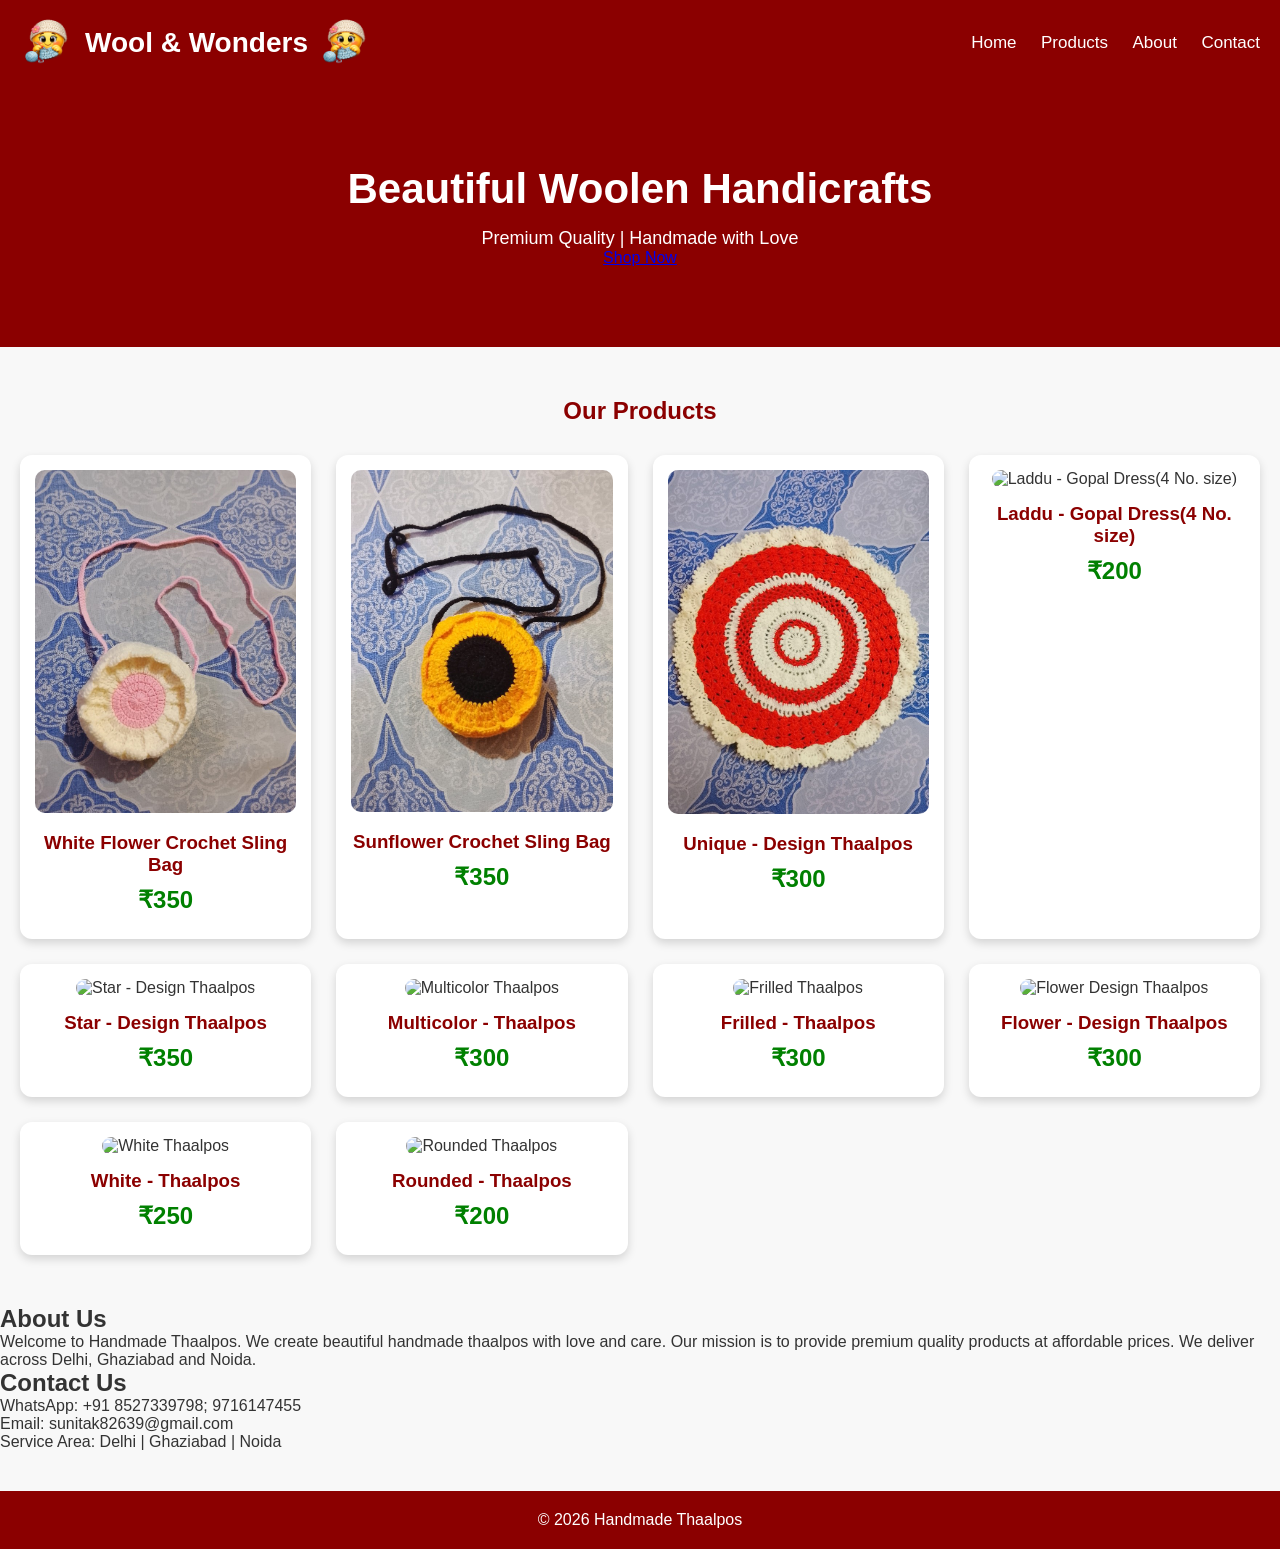
==== index.html @ 58e99f5f "Update index.html" ====
<!DOCTYPE html>
<html lang="en">
<head>
<meta charset="UTF-8">
<meta name="viewport" content="width=device-width, initial-scale=1.0">
<title>Wool & Wonders</title>
<link rel="stylesheet" href="style.css">
</head>

<body>

<header>
<div class="logo">
    <img src="file_00000000b2988208aff2b84003877287.png" alt="Wool & Wonders Logo">
    <span>Wool & Wonders</span>
      <img src="file_00000000b2988208aff2b84003877287.png">
</div>

<nav>
<a href="#">Home</a>
<a href="#products">Products</a>
<a href="#about">About</a>
<a href="#contact">Contact</a>
</nav>

</header>

<section class="hero">

<h1>Beautiful Woolen Handicrafts</h1>

<p>Premium Quality | Handmade with Love</p>

<a href="#products" class="btn">
Shop Now
</a>

</section>

<section id="products">
  <h2>Our Products</h2>

  <div class="product-grid">

    <div class="product-card">
      <img src="Screenshot_20260806-202405~2.jpg" alt="White Flower Crochet Sling Bag">
      <h3>White Flower Crochet Sling Bag</h3>
      <p class="price">₹350</p>
    </div>

    <div class="product-card">
      <img src="Screenshot_20260803-220542~2.jpg" alt="Sunflower Crochet Sling Bag">
      <h3>Sunflower Crochet Sling Bag</h3>
      <p class="price">₹350</p>
    </div>

    <div class="product-card">
      <img src="Screenshot_20260803-202519~2.jpg" alt="Unique - Design Thaalpos">
      <h3>Unique - Design Thaalpos</h3>
      <p class="price">₹300</p>
    </div>

    <div class="product-card">
      <img src="Screenshot_20260722-223416~2.jpg" alt="Laddu - Gopal Dress(4 No. size)">
      <h3>Laddu - Gopal Dress(4 No. size)</h3>
      <p class="price">₹200</p>
    </div>

    <div class="product-card">
      <img src="Screenshot_20260717-163101~2.jpg" alt="Star - Design Thaalpos">
      <h3>Star - Design Thaalpos</h3>
      <p class="price">₹350</p>
    </div> 
    
    <div class="product-card">
      <img src="Screenshot_20260711-170244~2.jpg" alt="Multicolor Thaalpos">
      <h3>Multicolor - Thaalpos</h3>
      <p class="price">₹300</p>
    </div>

    <div class="product-card">
      <img src="Screenshot_20260711-170318~2.jpg" alt="Frilled Thaalpos">
      <h3>Frilled - Thaalpos</h3>
      <p class="price">₹300</p>
    </div>

    <div class="product-card">
      <img src="Screenshot_20260711-170340~2.jpg" alt="Flower Design Thaalpos">
      <h3>Flower - Design Thaalpos</h3>
      <p class="price">₹300</p>
    </div>

    <div class="product-card">
      <img src="Screenshot_20260711-170359~2.jpg" alt="White Thaalpos">
      <h3>White - Thaalpos</h3>
      <p class="price">₹250</p>
    </div>

    <div class="product-card">
      <img src="Screenshot_20260711-170426~2.jpg" alt="Rounded Thaalpos">
      <h3>Rounded - Thaalpos</h3>
      <p class="price">₹200</p>
    </div>
    
    </div>
    
</section>

<section id="about">

<h2>About Us</h2>

<p>
Welcome to Handmade Thaalpos.
We create beautiful handmade thaalpos with love and care.
Our mission is to provide premium quality products at affordable prices.
We deliver across Delhi, Ghaziabad and Noida.
</p>

</section>

<section id="contact">

<h2>Contact Us</h2>

<p>WhatsApp: +91 8527339798; 9716147455</p>

<p>Email: sunitak82639@gmail.com</p>

<p>Service Area:
Delhi | Ghaziabad | Noida</p>

</section>

<footer>

<p>
© 2026 Handmade Thaalpos
</p>

</footer>

<script src="script.js"></script>

</body>
</html>
---- style.css ----
*{
margin:0;
padding:0;
box-sizing:border-box;
font-family:Arial, sans-serif;
}

body{
background:#f8f8f8;
color:#333;
}

header{
background:#8B0000;
color:white;
padding:15px 20px;
display:flex;
justify-content:space-between;
align-items:center;
position:sticky;
top:0;
z-index:1000;
}

.logo{
display:flex;
align-items:center;
gap:10px;
}

.logo img{
width:55px;
height:55px;
object-fit:contain;
}

.logo span{
font-size:28px;
font-weight:bold;
}

nav a{
color:white;
text-decoration:none;
margin-left:20px;
font-size:17px;
}

nav a:hover{
color:#FFD700;
}

.hero{
background:#8B0000;
color:white;
text-align:center;
padding:80px 20px;
}

.hero h1{
font-size:42px;
margin-bottom:15px;
}

.hero p{
font-size:18px;
}

#products{
padding:50px 20px;
text-align:center;
}

#products h2{
margin-bottom:30px;
color:#8B0000;
}

.product-grid{
display:grid;
grid-template-columns:repeat(auto-fit,minmax(250px,1fr));
gap:25px;
}

.product-card{
background:white;
border-radius:12px;
padding:15px;
box-shadow:0 4px 10px rgba(0,0,0,0.15);
transition:.3s;
}

.product-card:hover{
transform:translateY(-5px);
}

.product-card img{
width:100%;
border-radius:10px;
}

.product-card h3{
margin:15px 0 10px;
color:#8B0000;
}

.price{
font-size:24px;
color:green;
font-weight:bold;
margin-bottom:10px;
}

.whatsapp-btn{
display:inline-block;
background:#25D366;
color:white;
text-decoration:none;
padding:10px 18px;
border-radius:8px;
font-weight:bold;
}

.whatsapp-btn:hover{
background:#1EBE5D;
}

footer{
background:#8B0000;
color:white;
text-align:center;
padding:20px;
margin-top:40px;
}

@media(max-width:768px){

header{
flex-direction:column;
}

nav{
margin-top:10px;
}

nav a{
display:block;
margin:10px 0;
}

.hero h1{
font-size:32px;
}

}
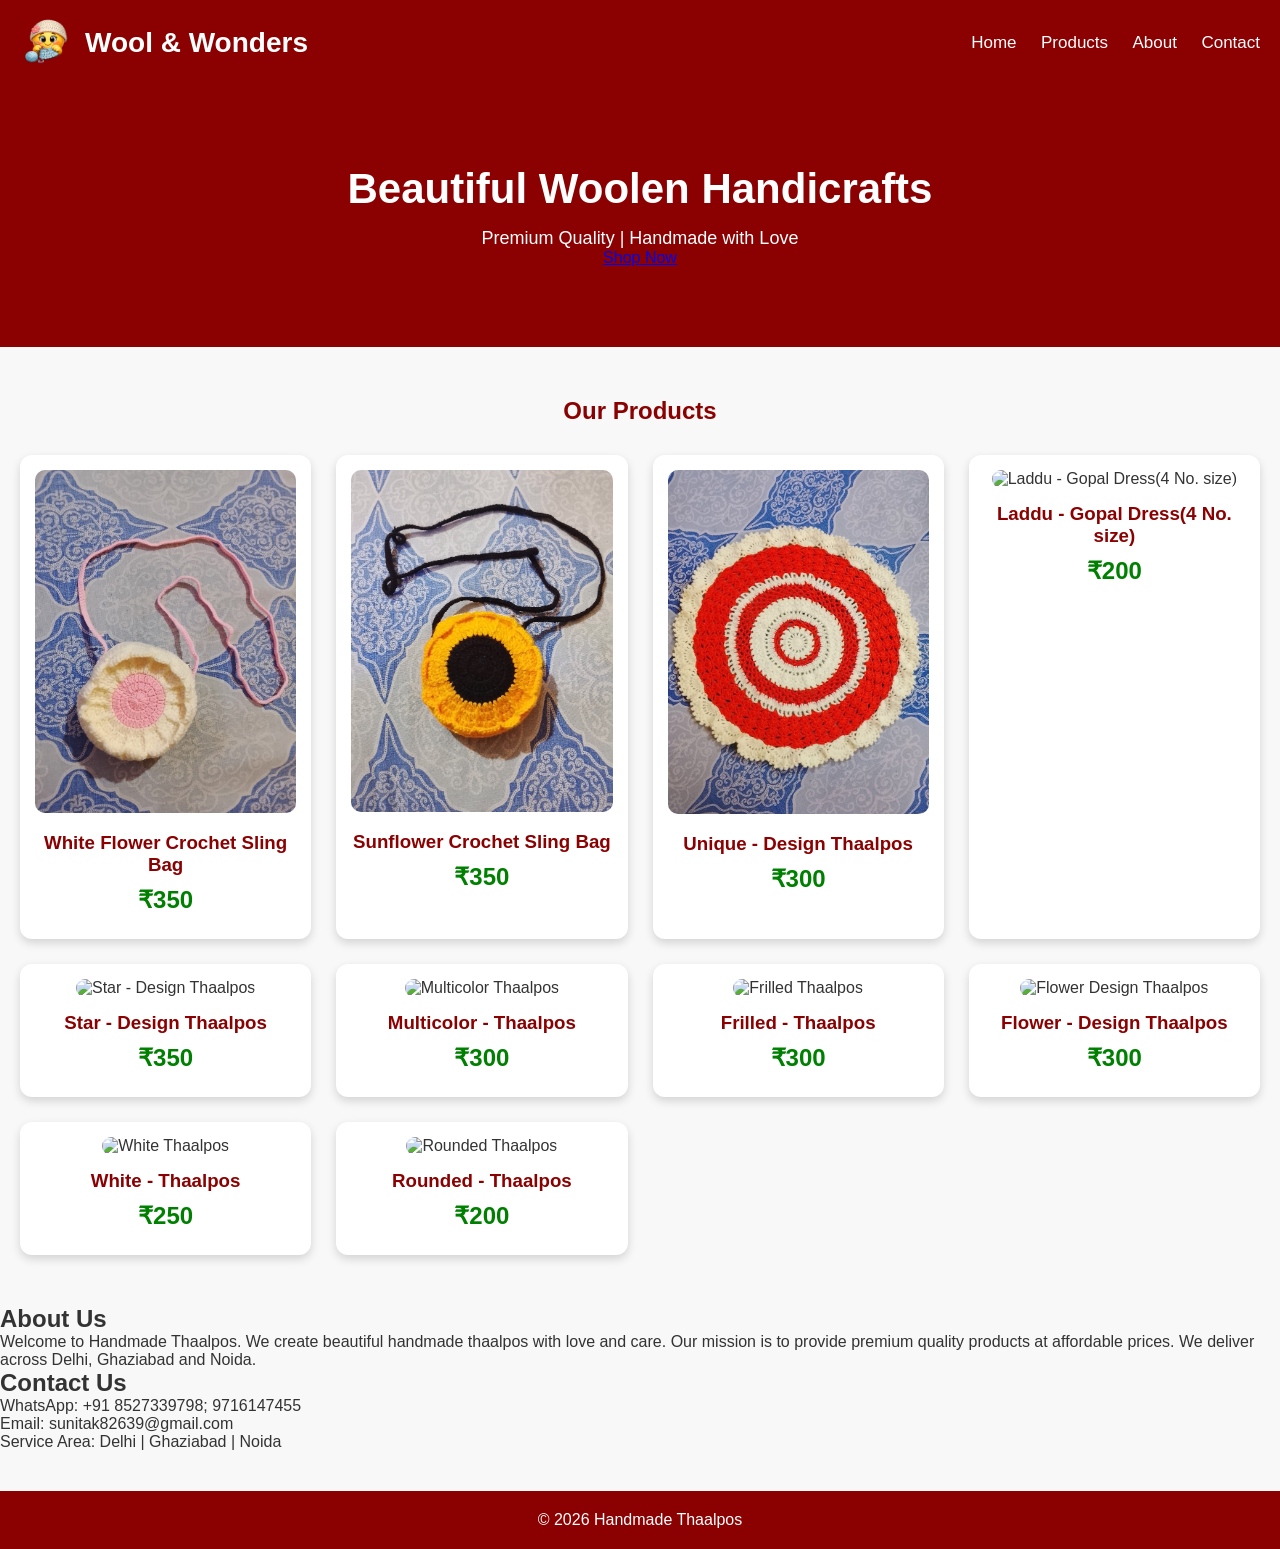
==== commit 729e95c2: "Update index.html" ====
--- a/index.html
+++ b/index.html
@@ -13,7 +13,6 @@
 <div class="logo">
     <img src="file_00000000b2988208aff2b84003877287.png" alt="Wool & Wonders Logo">
     <span>Wool & Wonders</span>
-      <img src="file_00000000b2988208aff2b84003877287.png">
 </div>
 
 <nav>
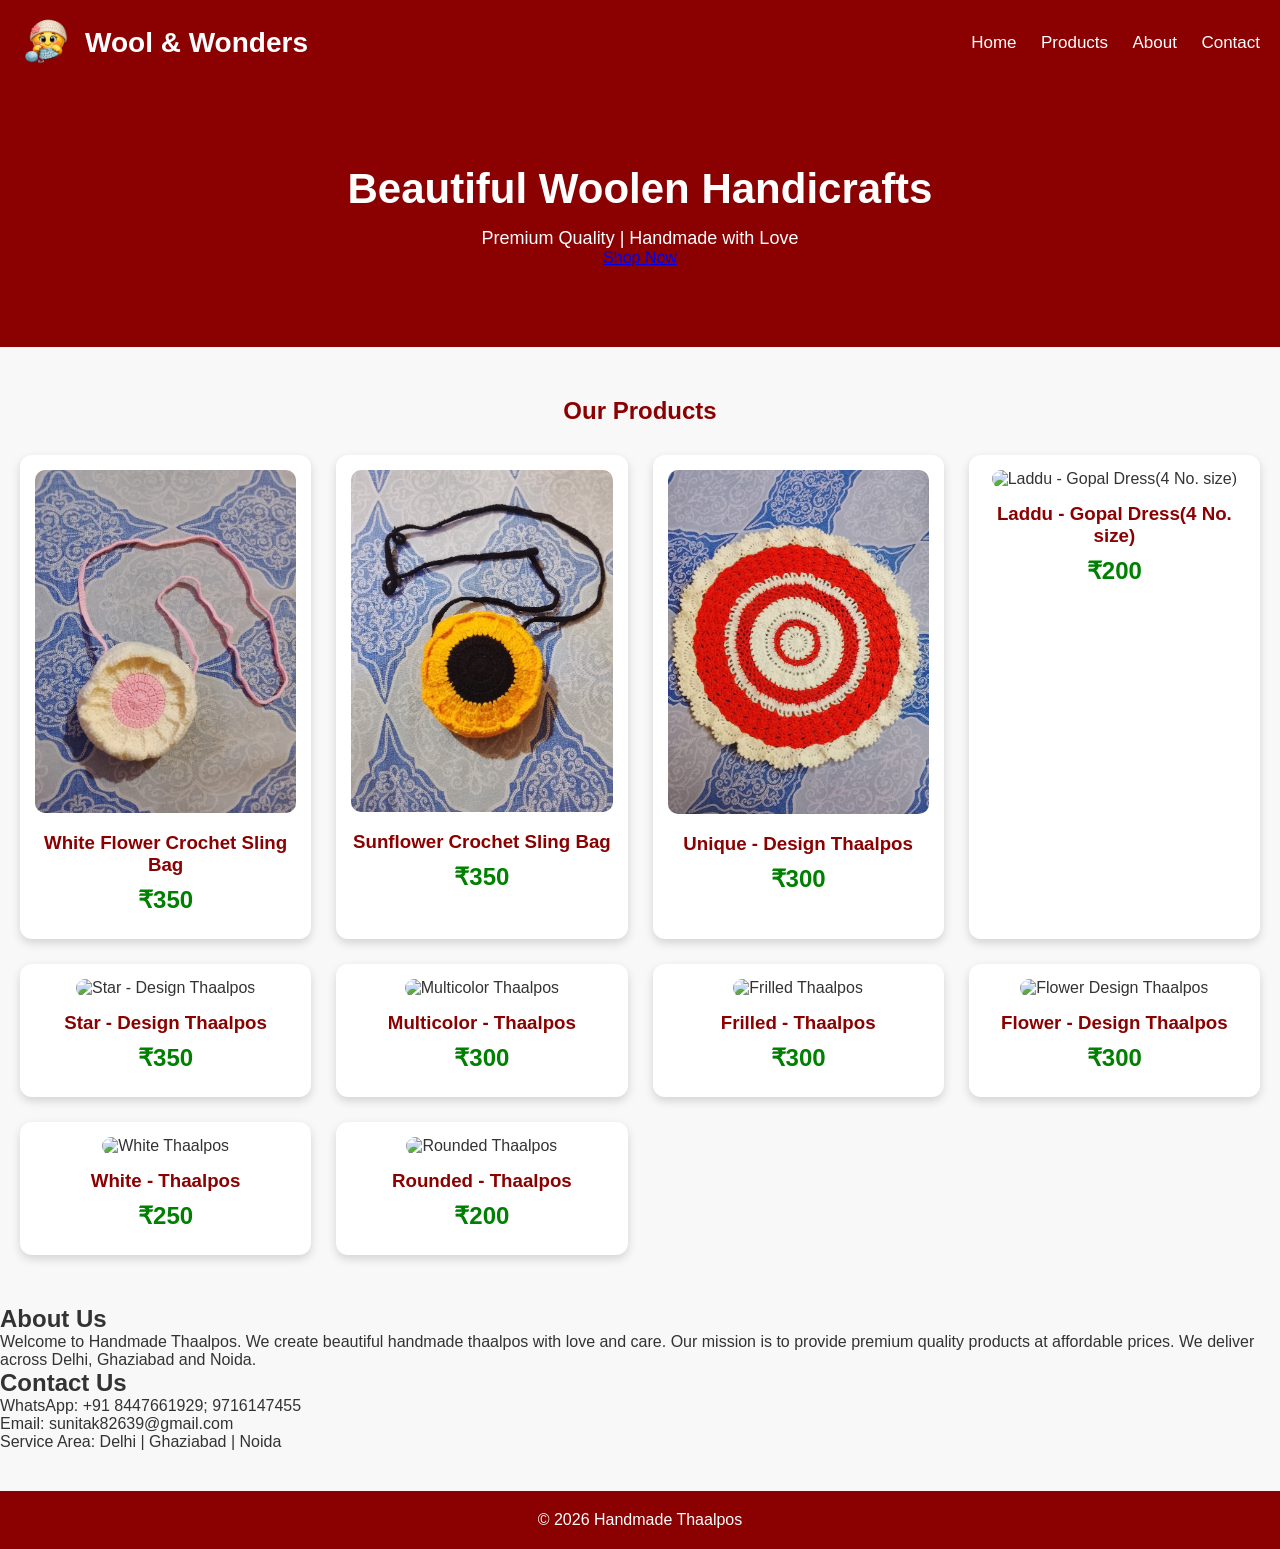
==== commit 5ba50605: "Update index.html" ====
--- a/index.html
+++ b/index.html
@@ -122,7 +122,7 @@
 
 <h2>Contact Us</h2>
 
-<p>WhatsApp: +91 8527339798; 9716147455</p>
+<p>WhatsApp: +91 8447661929; 9716147455</p>
 
 <p>Email: sunitak82639@gmail.com</p>
 
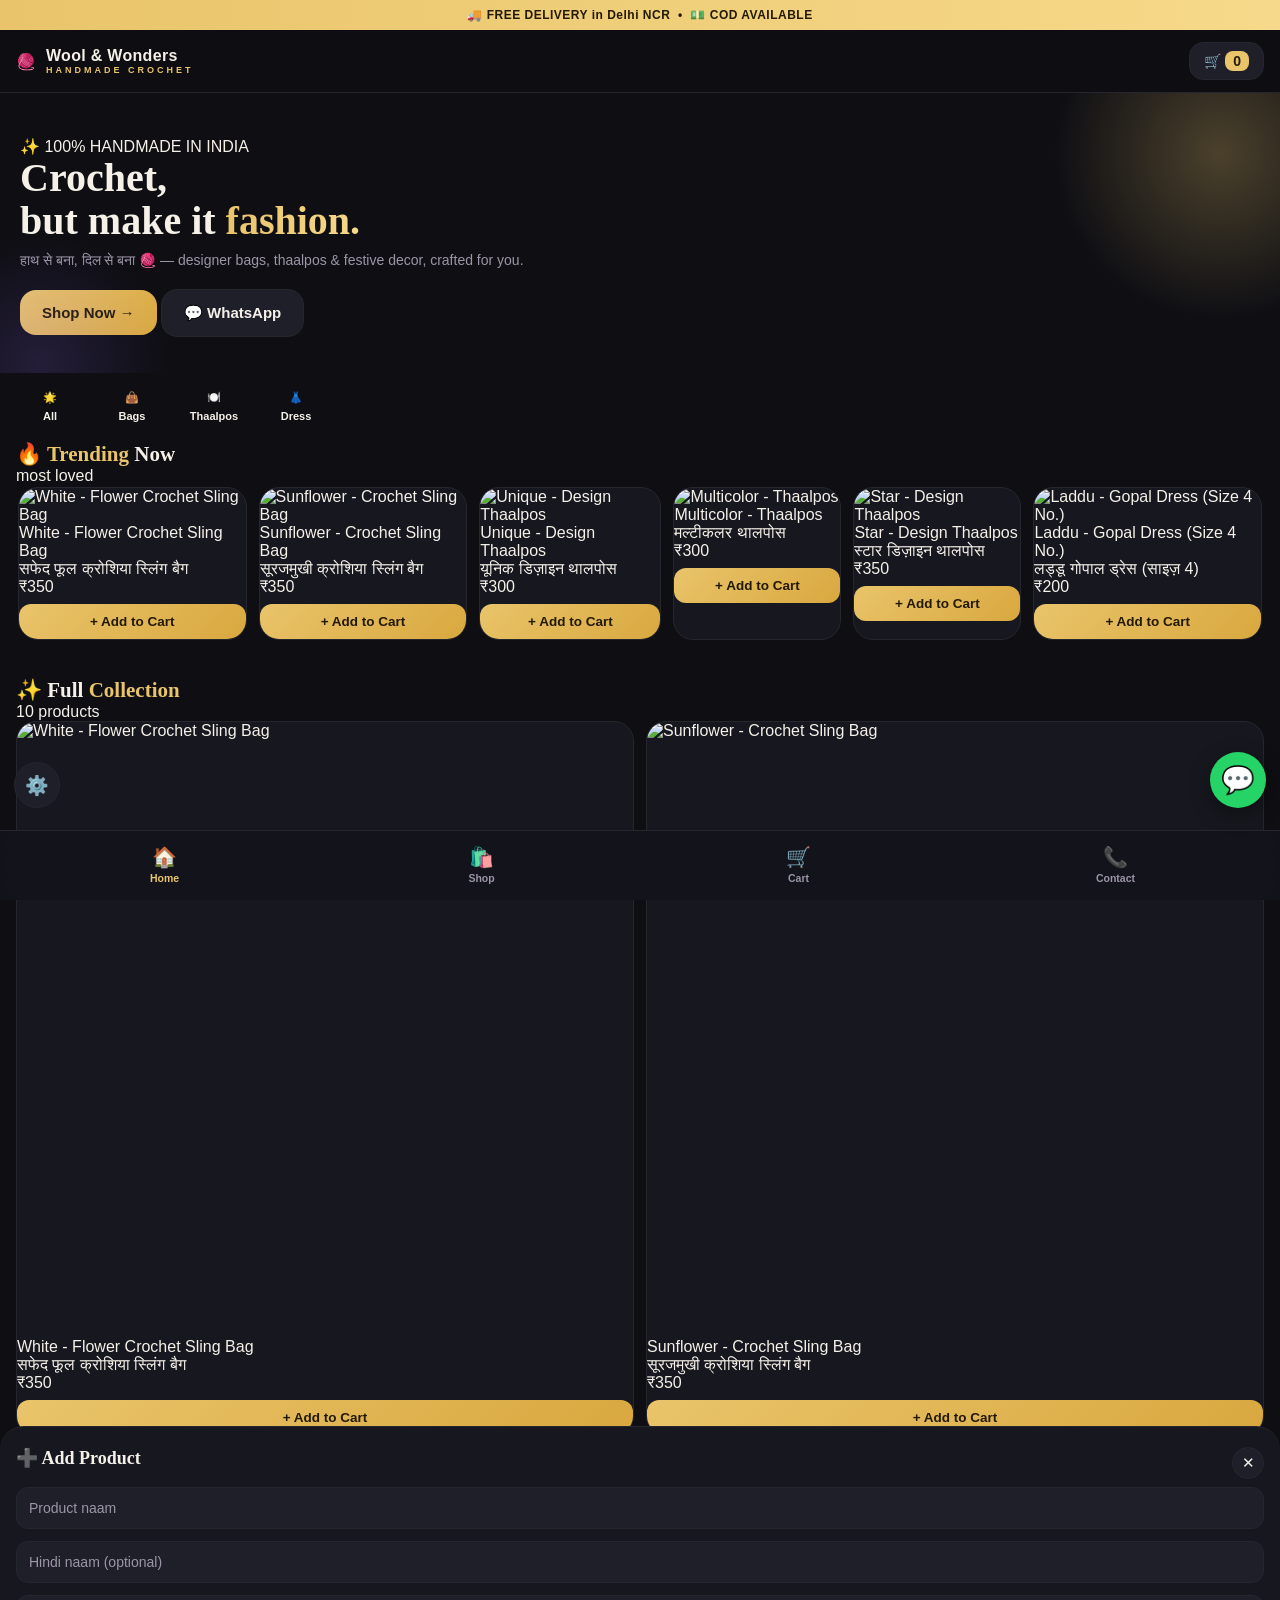
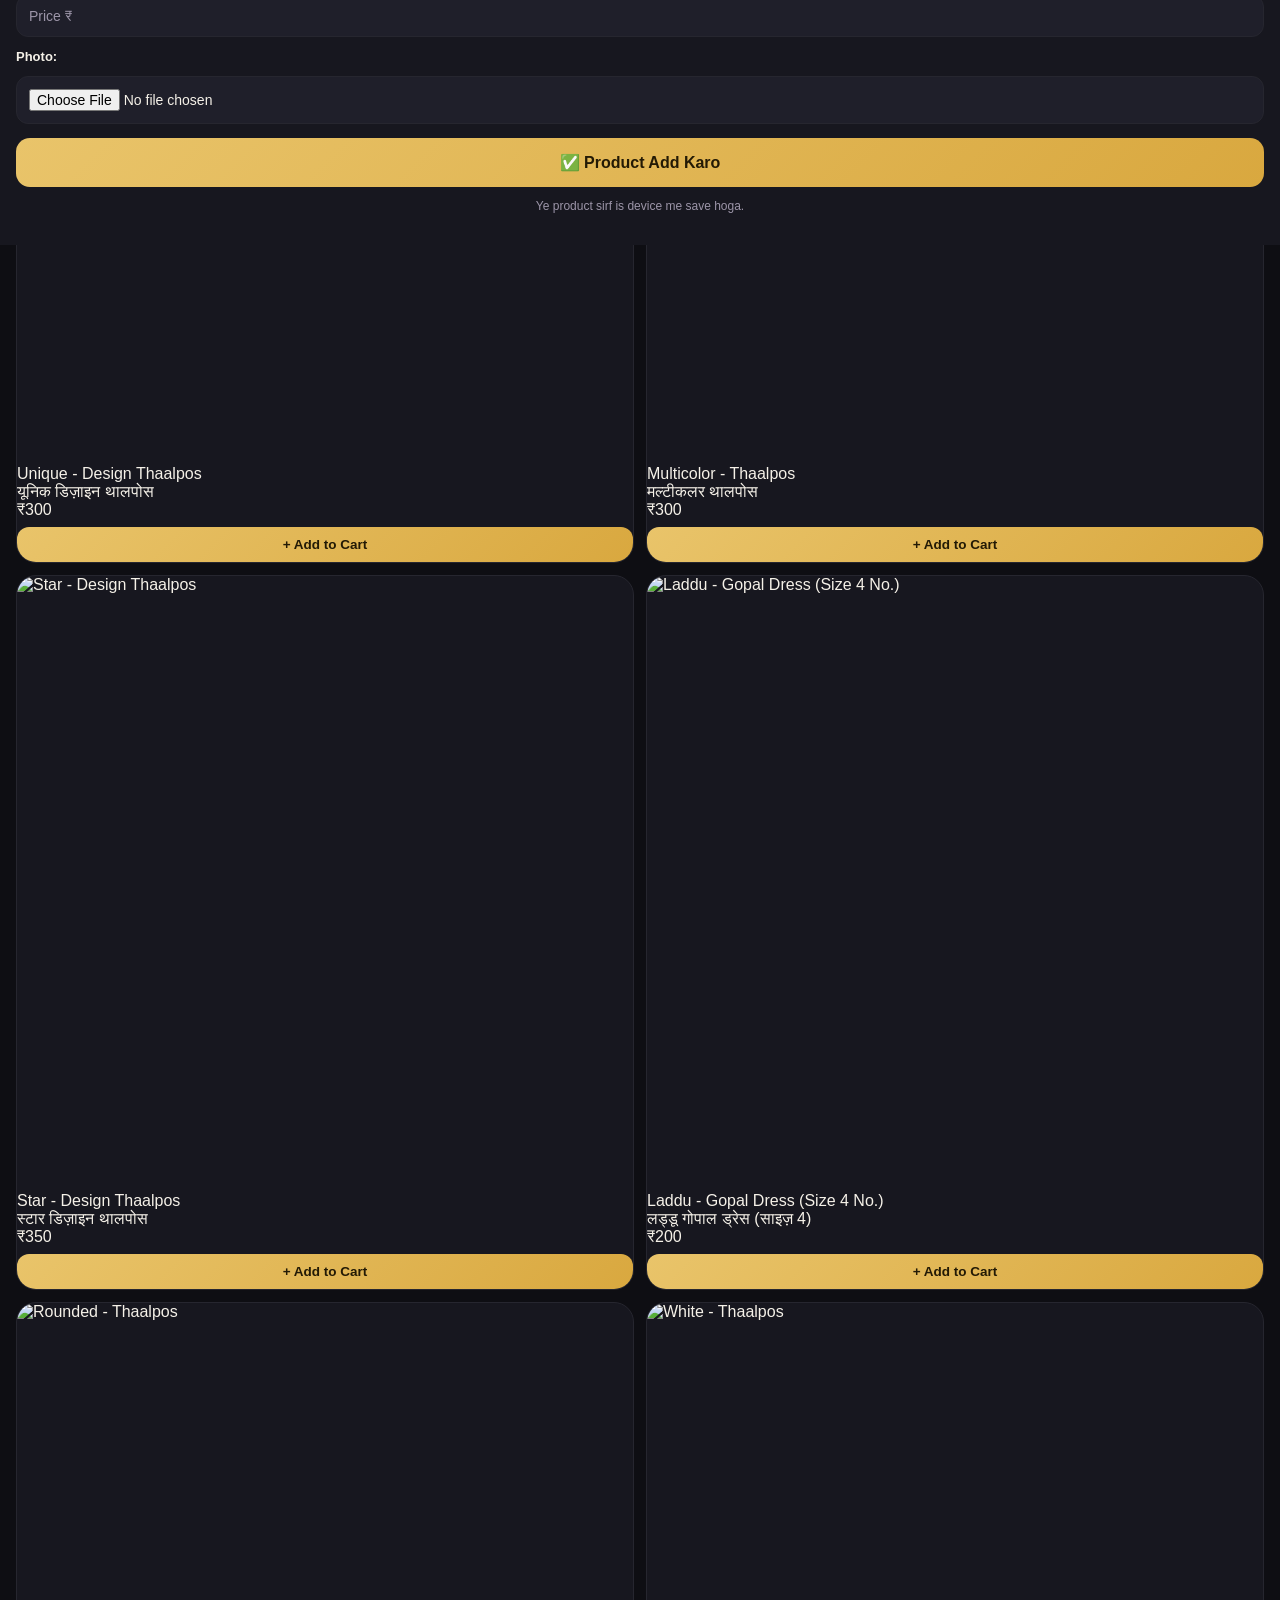
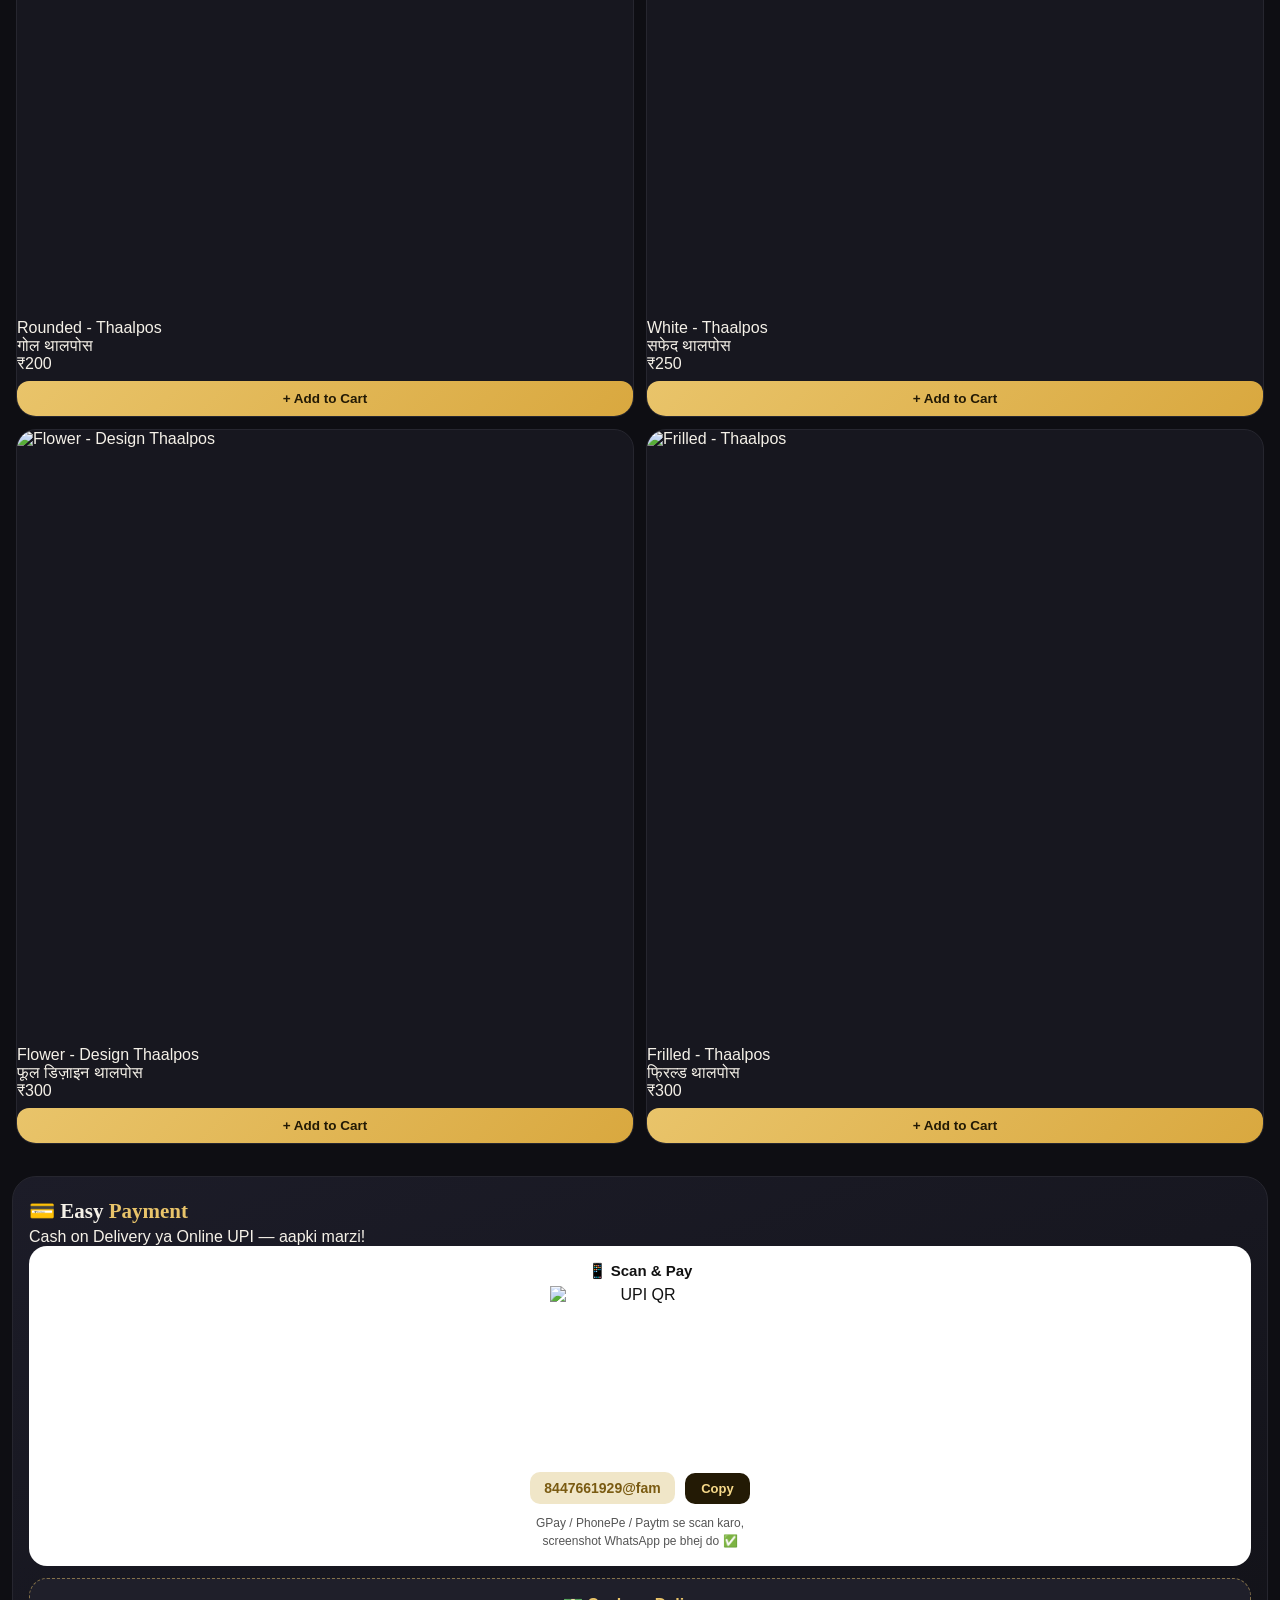
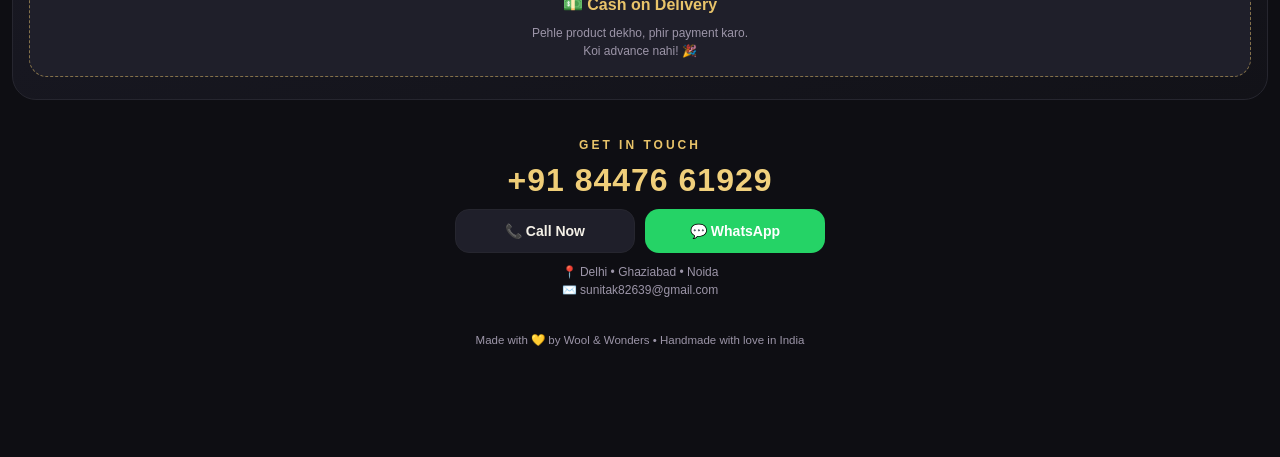
==== commit 174e0e24: "Update index.html" ====
--- a/index.html
+++ b/index.html
@@ -1,145 +1,308 @@
 <!DOCTYPE html>
-<html lang="en">
+<html lang="hi">
 <head>
 <meta charset="UTF-8">
-<meta name="viewport" content="width=device-width, initial-scale=1.0">
-<title>Wool & Wonders</title>
-<link rel="stylesheet" href="style.css">
+<meta name="viewport" content="width=device-width, initial-scale=1, maximum-scale=1">
+<title>Wool & Wonders — Handmade Crochet</title>
+<style>
+*{margin:0;padding:0;box-sizing:border-box;-webkit-tap-highlight-color:transparent}
+:root{--bg:#0E0E13;--sf:#17171F;--sf2:#1F1F2A;--gold:#E9C46A;--gold2:#F6D98A;--tx:#F5F1E8;--mut:#9C95A8;--line:#26262F}
+body{background:var(--bg);color:var(--tx);font-family:-apple-system,'Segoe UI',Roboto,'Noto Sans',sans-serif;padding-bottom:96px}
+.serif{font-family:Georgia,'Times New Roman',serif}
+.topbar{background:linear-gradient(90deg,#E9C46A,#F6D98A);color:#231a05;font-size:12px;font-weight:800;text-align:center;padding:8px;letter-spacing:.5px}
+.hdr{position:sticky;top:0;z-index:50;display:flex;align-items:center;justify-content:space-between;padding:12px 16px;background:rgba(14,14,19,.82);backdrop-filter:blur(14px);border-bottom:1px solid var(--line)}
+.logo{display:flex;align-items:center;gap:10px}
+.logo.ball{width:44px;height:44px;border-radius:16px;background:linear-gradient(135deg,#E9C46A,#b8860b);display:grid;place-items:center;font-size:22px}
+.logo b{font-size:16px;letter-spacing:.3px}.logo small{display:block;font-size:9px;letter-spacing:3px;color:var(--gold);font-weight:700}
+.cartbtn{position:relative;background:var(--sf2);border:1px solid var(--line);color:var(--tx);border-radius:14px;padding:10px 14px;font-size:14px;font-weight:700}
+.cartbtn.n{position:absolute;top:-7px;right:-7px;background:var(--gold);color:#231a05;font-size:11px;min-width:22px;height:22px;border-radius:11px;display:grid;place-items:center;font-weight:800}
+.hero{position:relative;padding:44px 20px 36px;overflow:hidden}
+.hero::before{content:"";position:absolute;width:340px;height:340px;right:-110px;top:-110px;background:radial-gradient(circle,rgba(233,196,106,.28),transparent 70%);border-radius:50%}
+.hero::after{content:"";position:absolute;width:260px;height:260px;left:-90px;bottom:-120px;background:radial-gradient(circle,rgba(150,110,255,.16),transparent 70%);border-radius:50%}
+.hero.kick{display:inline-block;font-size:11px;letter-spacing:3px;font-weight:800;color:var(--gold);border:1px solid rgba(233,196,106,.4);padding:6px 14px;border-radius:999px;margin-bottom:14px}
+.hero h1{font-size:40px;line-height:1.08;margin-bottom:10px;position:relative;z-index:1}
+.hero h1 em{font-style:normal;background:linear-gradient(90deg,#E9C46A,#F6D98A);-webkit-background-clip:text;background-clip:text;color:transparent}
+.hero p{color:var(--mut);font-size:14px;margin-bottom:20px;position:relative;z-index:1}
+.hero.row{display:flex;gap:10px;position:relative;z-index:1}
+.btn{border:none;border-radius:16px;padding:14px 22px;font-size:15px;font-weight:800}
+.btn-gold{background:linear-gradient(135deg,#E9C46A,#d9a83f);color:#231a05}
+.btn-ghost{background:var(--sf2);color:var(--tx);border:1px solid var(--line)}
+.stories{display:flex;gap:14px;overflow-x:auto;padding:18px 16px 6px;scrollbar-width:none}
+.stories::-webkit-scrollbar{display:none}
+.story{display:flex;flex-direction:column;align-items:center;gap:6px;min-width:68px;background:none;border:none;color:var(--tx);font-size:11px;font-weight:700}
+.story.ring{width:64px;height:64px;border-radius:50%;padding:3px;background:conic-gradient(from 40deg,#E9C46A,#966ef0,#E9C46A)}
+.story.on.ring{background:var(--gold)}
+.story.ring div{width:100%;height:100%;border-radius:50%;background:var(--sf2);display:grid;place-items:center;font-size:26px;border:3px solid var(--bg)}
+.sec{padding:14px 16px}
+.sec.hd{display:flex;align-items:baseline;justify-content:space-between;margin-bottom:12px}
+.sec h2{font-size:21px}.sec h2 em{font-style:normal;color:var(--gold)}
+.sec.sub{font-size:12px;color:var(--mut)}
+.rail{display:flex;gap:12px;overflow-x:auto;padding:2px 2px 10px;scroll-snap-type:x mandatory;scrollbar-width:none}
+.rail::-webkit-scrollbar{display:none}
+.pcard{min-width:168px;scroll-snap-align:start;background:var(--sf);border:1px solid var(--line);border-radius:20px;overflow:hidden}
+.pcard img{width:168px;height:168px;object-fit:cover}
+.pcard.in{padding:10px 12px 12px}
+.pcard.nm{font-size:12.5px;font-weight:700;line-height:1.35;min-height:34px}
+.pcard.hn{font-size:11px;color:var(--mut);margin-top:2px}
+.pcard.pr{font-size:16px;font-weight:800;color:var(--gold);margin:6px 0}
+.grid{display:grid;grid-template-columns:1fr 1fr;gap:12px}
+.gcard{background:var(--sf);border:1px solid var(--line);border-radius:20px;overflow:hidden;display:flex;flex-direction:column}
+.gcard img{width:100%;aspect-ratio:1;object-fit:cover}
+.gcard.in{padding:10px 12px 12px;display:flex;flex-direction:column;gap:3px;flex:1}
+.gcard.nm{font-size:13px;font-weight:700;line-height:1.3}
+.gcard.hn{font-size:11px;color:var(--mut)}
+.gcard.pr{font-size:16px;font-weight:800;color:var(--gold);margin-top:auto;padding-top:4px}
+.addbtn{width:100%;margin-top:8px;background:linear-gradient(135deg,#E9C46A,#d9a83f);color:#231a05;border:none;border-radius:12px;padding:10px;font-size:13.5px;font-weight:800}
+.stepper{display:flex;align-items:center;justify-content:space-between;margin-top:8px;background:var(--sf2);border:1px solid var(--line);border-radius:12px;padding:4px}
+.stepper button{width:34px;height:34px;border:none;border-radius:9px;background:var(--gold);color:#231a05;font-size:17px;font-weight:800}
+.stepper b{font-size:14px}
+.paysec{margin:18px 12px;background:linear-gradient(160deg,#1c1c28,#121218);border:1px solid var(--line);border-radius:24px;padding:22px 16px}
+.paysec h2{font-size:21px;margin-bottom:4px}.paysec h2 em{font-style:normal;color:var(--gold)}
+.paysec.sub{font-size:12.5px;color:var(--mut);margin-bottom:14px}
+.qrbox{background:#fff;border-radius:18px;padding:16px;text-align:center;color:#111}
+.qrbox img{width:180px;height:180px;object-fit:contain;margin:6px auto;display:block}
+.upi{display:inline-block;background:#f0e6c8;color:#7a5b12;font-weight:800;padding:8px 14px;border-radius:10px;font-size:14px}
+.copybtn{background:#231a05;color:#F6D98A;border:none;border-radius:10px;padding:8px 16px;font-weight:800;font-size:13px;margin-left:6px}
+.codbox{margin-top:12px;background:var(--sf2);border:1px dashed rgba(233,196,106,.5);border-radius:18px;padding:16px;text-align:center}
+.codbox b{color:var(--gold)}
+.contact{padding:20px 16px;text-align:center}
+.num{font-size:32px;font-weight:800;letter-spacing:1px;margin:10px 0;background:linear-gradient(90deg,#E9C46A,#F6D98A);-webkit-background-clip:text;background-clip:text;color:transparent}
+.crow{display:flex;gap:10px;justify-content:center}
+.cbtn{flex:1;max-width:180px;border:none;border-radius:14px;padding:13px;font-weight:800;font-size:14px}
+footer{text-align:center;padding:14px;font-size:11.5px;color:var(--mut)}
+.bnav{position:fixed;left:0;right:0;bottom:0;z-index:60;display:flex;background:rgba(20,20,28,.94);backdrop-filter:blur(14px);border-top:1px solid var(--line);padding:8px 6px calc(10px + env(safe-area-inset-bottom))}
+.bnav button{flex:1;background:none;border:none;color:var(--mut);font-size:10.5px;font-weight:700;display:flex;flex-direction:column;align-items:center;gap:3px;padding:6px}
+.bnav button span{font-size:20px}
+.bnav button.on{color:var(--gold)}
+.wafab{position:fixed;right:14px;bottom:92px;z-index:60;width:56px;height:56px;border-radius:50%;border:none;background:#25D366;font-size:27px;box-shadow:0 6px 20px rgba(0,0,0,.4)}
+.admfab{position:fixed;left:14px;bottom:92px;z-index:60;width:46px;height:46px;border-radius:50%;border:1px solid var(--line);background:var(--sf2);color:var(--tx);font-size:19px}
+.ov{position:fixed;inset:0;background:rgba(0,0,0,.6);z-index:100;display:none}
+.ov.open{display:block}
+.drawer{position:fixed;top:0;right:-105%;width:88%;max-width:380px;height:100%;background:var(--sf);z-index:101;transition:right.28s ease;display:flex;flex-direction:column;border-left:1px solid var(--line)}
+.drawer.open{right:0}
+.drawer.dh{display:flex;align-items:center;justify-content:space-between;padding:16px;border-bottom:1px solid var(--line)}
+.drawer.db{flex:1;overflow-y:auto;padding:12px 16px}
+.ci{display:flex;gap:10px;align-items:center;padding:10px 0;border-bottom:1px solid var(--line)}
+.ci img{width:54px;height:54px;border-radius:12px;object-fit:cover}
+.ci.t{flex:1}.ci.t b{font-size:13px;display:block}.ci.t span{font-size:12px;color:var(--mut)}
+.ci.p{font-weight:800;color:var(--gold);font-size:13.5px}
+.mini{background:var(--sf2);border:1px solid var(--line);color:var(--tx);border-radius:8px;padding:5px 10px;font-size:13px;font-weight:700}
+.drawer.df{padding:14px 16px calc(16px + env(safe-area-inset-bottom));border-top:1px solid var(--line);background:var(--sf)}
+.tot{display:flex;justify-content:space-between;font-size:17px;font-weight:800;margin-bottom:10px}
+.fld{width:100%;background:var(--sf2);border:1px solid var(--line);color:var(--tx);border-radius:12px;padding:12px;margin:6px 0;font-size:14px}
+.fld::placeholder{color:var(--mut)}
+.payrow{display:flex;gap:10px;margin:10px 0}
+.pay{flex:1;border:1.5px solid var(--line);background:var(--sf2);border-radius:14px;padding:11px;text-align:center;font-weight:800;font-size:13.5px;color:var(--tx)}
+.pay.on{border-color:var(--gold);background:rgba(233,196,106,.12)}
+.bigwa{width:100%;background:#25D366;color:#fff;border:none;border-radius:14px;padding:15px;font-size:16px;font-weight:800;margin-top:8px}
+.sheet{position:fixed;left:0;right:0;bottom:-105%;z-index:101;background:var(--sf);border-radius:24px 24px 0 0;padding:20px 16px 30px;transition:bottom.28s ease;max-height:88vh;overflow-y:auto;border-top:1px solid var(--line)}
+.sheet.open{bottom:0}
+.sheet h3{font-size:18px;margin-bottom:12px}
+.x{float:right;border:1px solid var(--line);background:var(--sf2);color:var(--tx);width:32px;height:32px;border-radius:50%;font-size:15px}
+.note{font-size:12px;color:var(--mut);text-align:center;margin-top:10px;line-height:1.5}
+.hidden{display:none!important}
+</style>
 </head>
-
 <body>
-
-<header>
-<div class="logo">
-    <img src="file_00000000b2988208aff2b84003877287.png" alt="Wool & Wonders Logo">
-    <span>Wool & Wonders</span>
-</div>
-
-<nav>
-<a href="#">Home</a>
-<a href="#products">Products</a>
-<a href="#about">About</a>
-<a href="#contact">Contact</a>
+<div class="topbar">🚚 FREE DELIVERY in Delhi NCR &nbsp;•&nbsp; 💵 COD AVAILABLE</div>
+<header class="hdr">
+  <div class="logo"><div class="ball">🧶</div><div><b>Wool &amp; Wonders</b><small>HANDMADE CROCHET</small></div></div>
+  <button class="cartbtn" data-act="cart">🛒 <span id="cartN" style="background:var(--gold);color:#231a05;border-radius:8px;padding:2px 8px;font-weight:800">0</span></button>
+</header>
+
+<div class="hero">
+  <span class="kick">✨ 100% HANDMADE IN INDIA</span>
+  <h1 class="serif">Crochet,<br>but make it <em>fashion.</em></h1>
+  <p>हाथ से बना, दिल से बना 🧶 — designer bags, thaalpos &amp; festive decor, crafted for you.</p>
+  <div class="row">
+    <button class="btn btn-gold" data-act="shop">Shop Now →</button>
+    <button class="btn btn-ghost" data-act="wa">💬 WhatsApp</button>
+  </div>
+</div>
+
+<div class="stories" id="stories"></div>
+
+<div class="sec">
+  <div class="hd"><h2 class="serif">🔥 <em>Trending</em> Now</h2><span class="sub">most loved</span></div>
+  <div class="rail" id="rail"></div>
+</div>
+
+<div class="sec" id="shopsec">
+  <div class="hd"><h2 class="serif">✨ Full <em>Collection</em></h2><span class="sub" id="countLbl"></span></div>
+  <div class="grid" id="grid"></div>
+</div>
+
+<div class="paysec">
+  <h2 class="serif">💳 Easy <em>Payment</em></h2>
+  <div class="sub">Cash on Delivery ya Online UPI — aapki marzi!</div>
+  <div class="qrbox">
+    <div style="font-weight:800;font-size:15px">📱 Scan &amp; Pay</div>
+    <img src="qr.jpg" alt="UPI QR">
+    <div><span class="upi">8447661929@fam</span> <button class="copybtn" data-act="copy">Copy</button></div>
+    <div class="note" style="color:#555">GPay / PhonePe / Paytm se scan karo,<br>screenshot WhatsApp pe bhej do ✅</div>
+  </div>
+  <div class="codbox"><b>💵 Cash on Delivery</b><div class="note">Pehle product dekho, phir payment karo.<br>Koi advance nahi! 🎉</div></div>
+</div>
+
+<div class="contact" id="contactsec">
+  <div style="font-size:12px;letter-spacing:3px;color:var(--gold);font-weight:800">GET IN TOUCH</div>
+  <div class="num">+91 84476 61929</div>
+  <div class="crow">
+    <button class="cbtn" style="background:var(--sf2);color:var(--tx);border:1px solid var(--line)" data-act="call">📞 Call Now</button>
+    <button class="cbtn" style="background:#25D366;color:#fff" data-act="wa">💬 WhatsApp</button>
+  </div>
+  <div class="note">📍 Delhi • Ghaziabad • Noida<br>✉️ sunitak82639@gmail.com</div>
+</div>
+
+<footer>Made with 💛 by Wool &amp; Wonders • Handmade with love in India</footer>
+
+<nav class="bnav">
+  <button data-act="home" class="on"><span>🏠</span>Home</button>
+  <button data-act="shop"><span>🛍️</span>Shop</button>
+  <button data-act="cart"><span>🛒</span>Cart</button>
+  <button data-act="contact"><span>📞</span>Contact</button>
 </nav>
 
-</header>
-
-<section class="hero">
-
-<h1>Beautiful Woolen Handicrafts</h1>
-
-<p>Premium Quality | Handmade with Love</p>
-
-<a href="#products" class="btn">
-Shop Now
-</a>
-
-</section>
-
-<section id="products">
-  <h2>Our Products</h2>
-
-  <div class="product-grid">
-
-    <div class="product-card">
-      <img src="Screenshot_20260806-202405~2.jpg" alt="White Flower Crochet Sling Bag">
-      <h3>White Flower Crochet Sling Bag</h3>
-      <p class="price">₹350</p>
+<button class="wafab" data-act="wa">💬</button>
+<button class="admfab" data-act="admin">⚙️</button>
+
+<div class="ov" id="ov"></div>
+<aside class="drawer" id="drawer">
+  <div class="dh"><b class="serif" style="font-size:18px">🛒 Your Order</b><button class="x" data-act="close">✕</button></div>
+  <div class="db" id="cartItems"></div>
+  <div class="df">
+    <div class="tot"><span>Total</span><span id="cartTot" style="color:var(--gold)">₹0</span></div>
+    <div style="font-weight:800;font-size:13.5px;margin-bottom:2px">Payment:</div>
+    <div class="payrow">
+      <div class="pay on" id="payCOD" data-pay="cod">💵 COD</div>
+      <div class="pay" id="payON" data-pay="online">📱 Online UPI</div>
     </div>
-
-    <div class="product-card">
-      <img src="Screenshot_20260803-220542~2.jpg" alt="Sunflower Crochet Sling Bag">
-      <h3>Sunflower Crochet Sling Bag</h3>
-      <p class="price">₹350</p>
-    </div>
-
-    <div class="product-card">
-      <img src="Screenshot_20260803-202519~2.jpg" alt="Unique - Design Thaalpos">
-      <h3>Unique - Design Thaalpos</h3>
-      <p class="price">₹300</p>
-    </div>
-
-    <div class="product-card">
-      <img src="Screenshot_20260722-223416~2.jpg" alt="Laddu - Gopal Dress(4 No. size)">
-      <h3>Laddu - Gopal Dress(4 No. size)</h3>
-      <p class="price">₹200</p>
-    </div>
-
-    <div class="product-card">
-      <img src="Screenshot_20260717-163101~2.jpg" alt="Star - Design Thaalpos">
-      <h3>Star - Design Thaalpos</h3>
-      <p class="price">₹350</p>
-    </div> 
-    
-    <div class="product-card">
-      <img src="Screenshot_20260711-170244~2.jpg" alt="Multicolor Thaalpos">
-      <h3>Multicolor - Thaalpos</h3>
-      <p class="price">₹300</p>
-    </div>
-
-    <div class="product-card">
-      <img src="Screenshot_20260711-170318~2.jpg" alt="Frilled Thaalpos">
-      <h3>Frilled - Thaalpos</h3>
-      <p class="price">₹300</p>
-    </div>
-
-    <div class="product-card">
-      <img src="Screenshot_20260711-170340~2.jpg" alt="Flower Design Thaalpos">
-      <h3>Flower - Design Thaalpos</h3>
-      <p class="price">₹300</p>
-    </div>
-
-    <div class="product-card">
-      <img src="Screenshot_20260711-170359~2.jpg" alt="White Thaalpos">
-      <h3>White - Thaalpos</h3>
-      <p class="price">₹250</p>
-    </div>
-
-    <div class="product-card">
-      <img src="Screenshot_20260711-170426~2.jpg" alt="Rounded Thaalpos">
-      <h3>Rounded - Thaalpos</h3>
-      <p class="price">₹200</p>
-    </div>
-    
-    </div>
-    
-</section>
-
-<section id="about">
-
-<h2>About Us</h2>
-
-<p>
-Welcome to Handmade Thaalpos.
-We create beautiful handmade thaalpos with love and care.
-Our mission is to provide premium quality products at affordable prices.
-We deliver across Delhi, Ghaziabad and Noida.
-</p>
-
-</section>
-
-<section id="contact">
-
-<h2>Contact Us</h2>
-
-<p>WhatsApp: +91 8447661929; 9716147455</p>
-
-<p>Email: sunitak82639@gmail.com</p>
-
-<p>Service Area:
-Delhi | Ghaziabad | Noida</p>
-
-</section>
-
-<footer>
-
-<p>
-© 2026 Handmade Thaalpos
-</p>
-
-</footer>
-
-<script src="script.js"></script>
-
+    <input class="fld" id="cName" placeholder="Aapka naam">
+    <input class="fld" id="cPhone" placeholder="Mobile number" inputmode="numeric">
+    <textarea class="fld" id="cAddr" placeholder="Delivery address" rows="2"></textarea>
+    <button class="bigwa" data-act="order">💬 Order on WhatsApp</button>
+  </div>
+</aside>
+
+<div class="sheet" id="sheet">
+  <button class="x" data-act="close">✕</button>
+  <h3 class="serif">➕ Add Product</h3>
+  <input class="fld" id="aName" placeholder="Product naam">
+  <input class="fld" id="aHindi" placeholder="Hindi naam (optional)">
+  <input class="fld" id="aPrice" placeholder="Price ₹" inputmode="numeric">
+  <div style="font-size:13px;font-weight:700;margin:6px 0">Photo:</div>
+  <input type="file" id="aPhoto" accept="image/*" class="fld">
+  <button class="bigwa" style="background:linear-gradient(135deg,#E9C46A,#d9a83f);color:#231a05" data-act="addp">✅ Product Add Karo</button>
+  <div class="note">Ye product sirf is device me save hoga.</div>
+</div>
+
+<script>
+var BASE = [{"id": "b-0", "name": "White - Flower Crochet Sling Bag", "hindi": "सफेद फूल क्रोशिया स्लिंग बैग", "price": 350, "img": "p0.jpg"}, {"id": "b-1", "name": "Sunflower - Crochet Sling Bag", "hindi": "सूरजमुखी क्रोशिया स्लिंग बैग", "price": 350, "img": "p1.jpg"}, {"id": "b-2", "name": "Unique - Design Thaalpos", "hindi": "यूनिक डिज़ाइन थालपोस", "price": 300, "img": "p2.jpg"}, {"id": "b-3", "name": "Multicolor - Thaalpos", "hindi": "मल्टीकलर थालपोस", "price": 300, "img": "p3.jpg"}, {"id": "b-4", "name": "Star - Design Thaalpos", "hindi": "स्टार डिज़ाइन थालपोस", "price": 350, "img": "p4.jpg"}, {"id": "b-5", "name": "Laddu - Gopal Dress (Size 4 No.)", "hindi": "लड्डू गोपाल ड्रेस (साइज़ 4)", "price": 200, "img": "p5.jpg"}, {"id": "b-6", "name": "Rounded - Thaalpos", "hindi": "गोल थालपोस", "price": 200, "img": "p6.jpg"}, {"id": "b-7", "name": "White - Thaalpos", "hindi": "सफेद थालपोस", "price": 250, "img": "p7.jpg"}, {"id": "b-8", "name": "Flower - Design Thaalpos", "hindi": "फूल डिज़ाइन थालपोस", "price": 300, "img": "p8.jpg"}, {"id": "b-9", "name": "Frilled - Thaalpos", "hindi": "फ्रिल्ड थालपोस", "price": 300, "img": "p9.jpg"}];
+var WA = "918447661929";
+function esc(s){return String(s==null?"":s).replace(/&/g,"&amp;").replace(/</g,"&lt;")}
+function getCustom(){try{return JSON.parse(localStorage.getItem("ww_v3_custom")||"[]")}catch(e){return[]}}
+function allProds(){var seen={},out=[];BASE.concat(getCustom()).forEach(function(p){if(p&&p.id&&!seen[p.id]){seen[p.id]=1;out.push(p)}});return out}
+var cart={};try{cart=JSON.parse(localStorage.getItem("ww_v3_cart")||"{}")}catch(e){cart={}}
+function saveCart(){try{localStorage.setItem("ww_v3_cart",JSON.stringify(cart))}catch(e){}}
+function byId(id){var r=null;allProds().forEach(function(p){if(p.id===id)r=p});return r}
+function catOf(n){n=String(n).toLowerCase();if(n.indexOf("bag")>=0)return"bag";if(n.indexOf("dress")>=0)return"dress";return"thaalpos"}
+var CATS=[["all","🌟","All"],["bag","👜","Bags"],["thaalpos","🍽️","Thaalpos"],["dress","👗","Dress"]];
+var curCat="all";
+function renderStories(){
+  var el=document.getElementById("stories");var h="";
+  CATS.forEach(function(c){
+    h+='<button class="story'+(curCat===c[0]?" on":"")+'" data-cat="'+c[0]+'"><span class="ring"><div>'+c[1]+'</div></span>'+c[2]+'</button>';
+  });
+  el.innerHTML=h;
+}
+function cardHTML(p,wide){
+  var q=cart[p.id]||0;
+  var ctl=q===0
+   ?'<button class="addbtn" data-add="'+p.id+'">+ Add to Cart</button>'
+    :'<div class="stepper"><button data-dec="'+p.id+'">−</button><b>'+q+'</b><button data-inc="'+p.id+'">+</button></div>';
+  return '<div class="'+(wide?"pcard":"gcard")+'"><img loading="lazy" src="'+p.img+'" alt="'+esc(p.name)+'"><div class="in"><div class="nm">'+esc(p.name)+'</div>'+(p.hindi?'<div class="hn">'+esc(p.hindi)+'</div>':'')+'<div class="pr">₹'+p.price+'</div>'+ctl+'</div></div>';
+}
+function renderAll(){
+  renderStories();
+  var ps=allProds();
+  var rail=document.getElementById("rail");var h="";
+  ps.slice(0,6).forEach(function(p){h+=cardHTML(p,true)});
+  rail.innerHTML=h;
+  var grid=document.getElementById("grid");var g="";
+  ps.forEach(function(p){if(curCat!=="all"&&catOf(p.name)!==curCat)return;g+=cardHTML(p,false)});
+  grid.innerHTML=g;
+  document.getElementById("countLbl").textContent=ps.length+" products";
+  renderBar();
+}
+function cartCount(){var n=0;for(var k in cart)n+=cart[k];return n}
+function cartTotal(){var t=0;for(var k in cart){var p=byId(k);if(p)t+=p.price*cart[k]}return t}
+function renderBar(){document.getElementById("cartN").textContent=cartCount()}
+function chQty(id,d){cart[id]=(cart[id]||0)+d;if(cart[id]<=0)delete cart[id];saveCart();renderAll();if(document.getElementById("drawer").className.indexOf("open")>=0)renderCart()}
+function openDrawer(){renderCart();document.getElementById("ov").className="ov open";document.getElementById("drawer").className="drawer open"}
+function closeAll(){document.getElementById("ov").className="ov";document.getElementById("drawer").className="drawer";document.getElementById("sheet").className="sheet"}
+function renderCart(){
+  var box=document.getElementById("cartItems");var keys=Object.keys(cart);var h="";
+  if(!keys.length)h='<div class="note">Cart khaali hai — kuch add karo! 🛍️</div>';
+  keys.forEach(function(k){var p=byId(k);if(!p)return;var q=cart[k];
+    h+='<div class="ci"><img src="'+p.img+'"><div class="t"><b>'+esc(p.name)+'</b><span>₹'+p.price+' × '+q+'</span></div><div><button class="mini" data-dec="'+k+'">−</button> <button class="mini" data-inc="'+k+'">+</button></div><div class="p">₹'+(p.price*q)+'</div></div>';
+  });
+  box.innerHTML=h;
+  document.getElementById("cartTot").textContent="₹"+cartTotal();
+}
+var payM="cod";
+function setPay(m){payM=m;document.getElementById("payCOD").className="pay"+(m==="cod"?" on":"");document.getElementById("payON").className="pay"+(m==="online"?" on":"")}
+function doOrder(){
+  var keys=Object.keys(cart);if(!keys.length){alert("Pehle kuch add karo!");return}
+  var nm=document.getElementById("cName").value.trim(),ph=document.getElementById("cPhone").value.trim(),ad=document.getElementById("cAddr").value.trim();
+  if(!nm||!ph){alert("Naam aur mobile number likho");return}
+  var L=["Namaste! 🙏 Mujhe order karna hai:",""];
+  keys.forEach(function(k){var p=byId(k);if(p)L.push("• "+p.name+" x"+cart[k]+" — ₹"+(p.price*cart[k]))});
+  L.push("","Total: ₹"+cartTotal(),"Payment: "+(payM==="cod"?"Cash on Delivery 💵":"Online (UPI) 📱"),"","Naam: "+nm,"Mobile: "+ph,"Address: "+ad);
+  window.open("https://wa.me/"+WA+"?text="+encodeURIComponent(L.join("\n")),"_blank");
+}
+function copyUPI(){var done=function(){alert("UPI ID copy ho gayi!")};if(navigator.clipboard&&navigator.clipboard.writeText){navigator.clipboard.writeText("8447661929@fam").then(done,done)}else{done()}}
+function goHome(){window.scrollTo({top:0,behavior:"smooth"})}
+function goShop(){document.getElementById("shopsec").scrollIntoView({behavior:"smooth"})}
+function goContact(){document.getElementById("contactsec").scrollIntoView({behavior:"smooth"})}
+function openAdmin(){closeAll();document.getElementById("ov").className="ov open";document.getElementById("sheet").className="sheet open"}
+var pendImg="";
+document.getElementById("aPhoto").addEventListener("change",function(e){
+  var f=e.target.files[0];if(!f)return;
+  var r=new FileReader();
+  r.onload=function(){var img=new Image();img.onload=function(){var mx=800,s=mx/Math.max(img.width,img.height),sc=Math.min(1,s);var c=document.createElement("canvas");c.width=Math.round(img.width*sc);c.height=Math.round(img.height*sc);c.getContext("2d").drawImage(img,0,0,c.width,c.height);pendImg=c.toDataURL("image/jpeg",.72)};img.src=r.result};
+  r.readAsDataURL(f);
+});
+function addProduct(){
+  var n=document.getElementById("aName").value.trim(),pr=parseInt(document.getElementById("aPrice").value,10);
+  if(!n||!(pr>0)){alert("Naam aur sahi price likho");return}
+  if(!pendImg){alert("Photo chuno");return}
+  var c=getCustom();c.push({id:"c-"+Date.now(),name:n,hindi:document.getElementById("aHindi").value.trim(),price:pr,img:pendImg});
+  try{localStorage.setItem("ww_v3_custom",JSON.stringify(c))}catch(e){alert("Photo bahut badi hai");return}
+  pendImg="";alert("Product add ho gaya! 🎉");closeAll();renderAll();
+}
+document.addEventListener("click",function(e){
+  var t=e.target;
+  var add=t.closest("[data-add]");if(add){chQty(add.getAttribute("data-add"),1);return}
+  var inc=t.closest("[data-inc]");if(inc){chQty(inc.getAttribute("data-inc"),1);return}
+  var dec=t.closest("[data-dec]");if(dec){chQty(dec.getAttribute("data-dec"),-1);return}
+  var cat=t.closest("[data-cat]");if(cat){curCat=cat.getAttribute("data-cat");renderAll();goShop();return}
+  var pay=t.closest("[data-pay]");if(pay){setPay(pay.getAttribute("data-pay"));return}
+  var act=t.closest("[data-act]");if(!act)return;
+  var a=act.getAttribute("data-act");
+  if(a==="cart")openDrawer();
+  else if(a==="close")closeAll();
+  else if(a==="shop")goShop();
+  else if(a==="home")goHome();
+  else if(a==="contact")goContact();
+  else if(a==="order")doOrder();
+  else if(a==="copy")copyUPI();
+  else if(a==="admin")openAdmin();
+  else if(a==="addp")addProduct();
+  else if(a==="call")window.location.href="tel:+918447661929";
+  else if(a==="wa")window.open("https://wa.me/918447661929?text="+encodeURIComponent("Namaste! Mujhe Wool & Wonders ke products ke baare me jaanna hai."),"_blank");
+});
+document.getElementById("ov").addEventListener("click",closeAll);
+renderAll();
+</script>
 </body>
-</html>
+    </html>
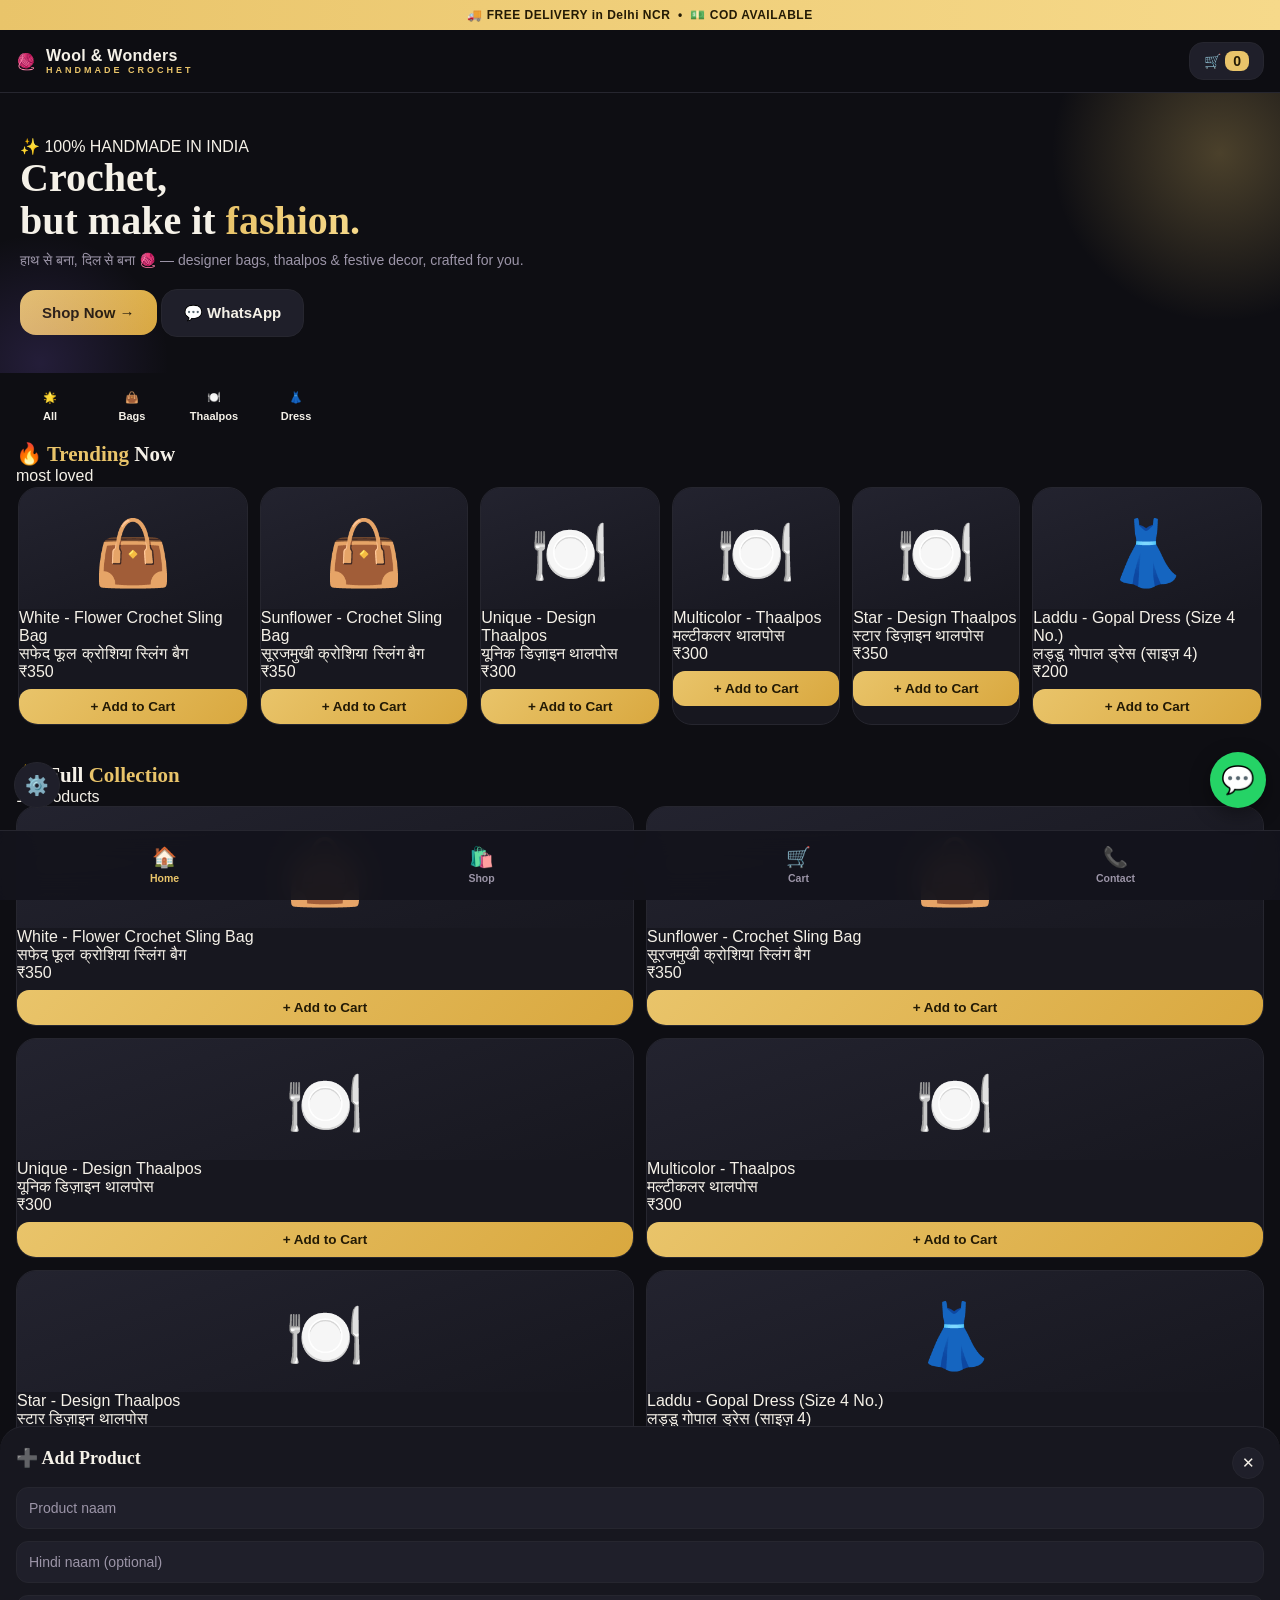
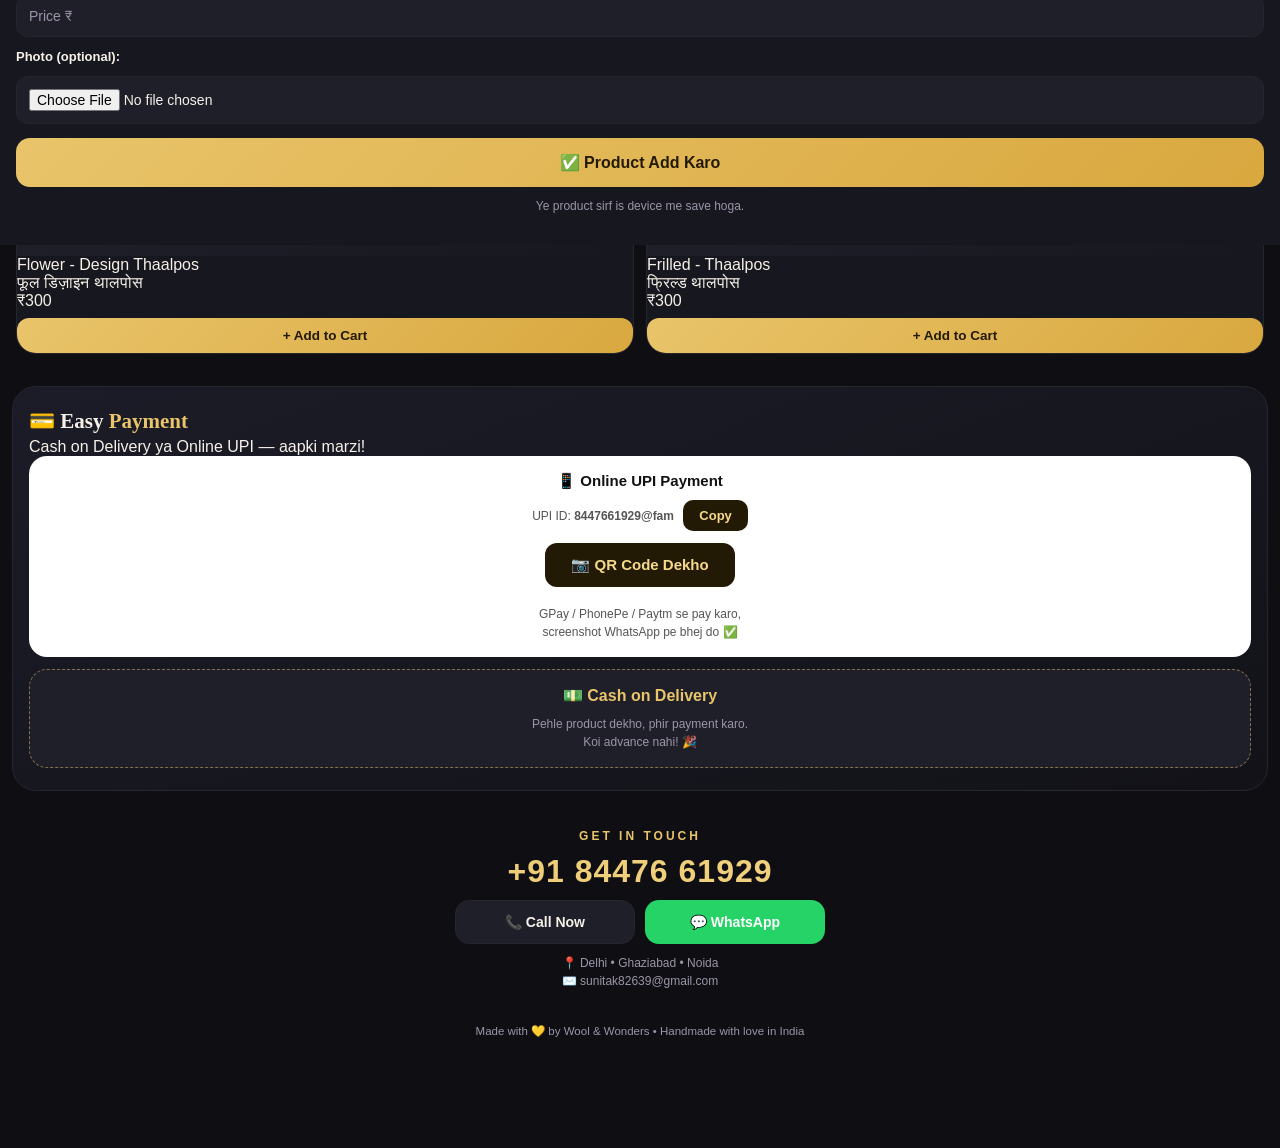
==== commit 0c325127: "Update index.html" ====
--- a/index.html
+++ b/index.html
@@ -15,7 +15,6 @@
 .logo.ball{width:44px;height:44px;border-radius:16px;background:linear-gradient(135deg,#E9C46A,#b8860b);display:grid;place-items:center;font-size:22px}
 .logo b{font-size:16px;letter-spacing:.3px}.logo small{display:block;font-size:9px;letter-spacing:3px;color:var(--gold);font-weight:700}
 .cartbtn{position:relative;background:var(--sf2);border:1px solid var(--line);color:var(--tx);border-radius:14px;padding:10px 14px;font-size:14px;font-weight:700}
-.cartbtn.n{position:absolute;top:-7px;right:-7px;background:var(--gold);color:#231a05;font-size:11px;min-width:22px;height:22px;border-radius:11px;display:grid;place-items:center;font-weight:800}
 .hero{position:relative;padding:44px 20px 36px;overflow:hidden}
 .hero::before{content:"";position:absolute;width:340px;height:340px;right:-110px;top:-110px;background:radial-gradient(circle,rgba(233,196,106,.28),transparent 70%);border-radius:50%}
 .hero::after{content:"";position:absolute;width:260px;height:260px;left:-90px;bottom:-120px;background:radial-gradient(circle,rgba(150,110,255,.16),transparent 70%);border-radius:50%}
@@ -40,14 +39,12 @@
 .rail{display:flex;gap:12px;overflow-x:auto;padding:2px 2px 10px;scroll-snap-type:x mandatory;scrollbar-width:none}
 .rail::-webkit-scrollbar{display:none}
 .pcard{min-width:168px;scroll-snap-align:start;background:var(--sf);border:1px solid var(--line);border-radius:20px;overflow:hidden}
-.pcard img{width:168px;height:168px;object-fit:cover}
 .pcard.in{padding:10px 12px 12px}
 .pcard.nm{font-size:12.5px;font-weight:700;line-height:1.35;min-height:34px}
 .pcard.hn{font-size:11px;color:var(--mut);margin-top:2px}
 .pcard.pr{font-size:16px;font-weight:800;color:var(--gold);margin:6px 0}
 .grid{display:grid;grid-template-columns:1fr 1fr;gap:12px}
 .gcard{background:var(--sf);border:1px solid var(--line);border-radius:20px;overflow:hidden;display:flex;flex-direction:column}
-.gcard img{width:100%;aspect-ratio:1;object-fit:cover}
 .gcard.in{padding:10px 12px 12px;display:flex;flex-direction:column;gap:3px;flex:1}
 .gcard.nm{font-size:13px;font-weight:700;line-height:1.3}
 .gcard.hn{font-size:11px;color:var(--mut)}
@@ -56,13 +53,20 @@
 .stepper{display:flex;align-items:center;justify-content:space-between;margin-top:8px;background:var(--sf2);border:1px solid var(--line);border-radius:12px;padding:4px}
 .stepper button{width:34px;height:34px;border:none;border-radius:9px;background:var(--gold);color:#231a05;font-size:17px;font-weight:800}
 .stepper b{font-size:14px}
+.pemoji{font-size:64px;text-align:center;padding:28px 0 18px;background:linear-gradient(160deg,#23232f,#17171f)}
+.pcard.pemoji{font-size:48px;padding:20px 0 12px}
+.ciemoji{width:54px;height:54px;border-radius:12px;background:var(--sf2);display:grid;place-items:center;font-size:28px;flex-shrink:0}
 .paysec{margin:18px 12px;background:linear-gradient(160deg,#1c1c28,#121218);border:1px solid var(--line);border-radius:24px;padding:22px 16px}
 .paysec h2{font-size:21px;margin-bottom:4px}.paysec h2 em{font-style:normal;color:var(--gold)}
 .paysec.sub{font-size:12.5px;color:var(--mut);margin-bottom:14px}
 .qrbox{background:#fff;border-radius:18px;padding:16px;text-align:center;color:#111}
-.qrbox img{width:180px;height:180px;object-fit:contain;margin:6px auto;display:block}
 .upi{display:inline-block;background:#f0e6c8;color:#7a5b12;font-weight:800;padding:8px 14px;border-radius:10px;font-size:14px}
 .copybtn{background:#231a05;color:#F6D98A;border:none;border-radius:10px;padding:8px 16px;font-weight:800;font-size:13px;margin-left:6px}
+.qrbtn{background:#231a05;color:#F6D98A;border:none;border-radius:12px;padding:13px 26px;font-weight:800;font-size:15px;margin:8px 0}
+.qrmodal{position:fixed;inset:0;background:rgba(0,0,0,.78);z-index:200;display:none;place-items:center;padding:20px}
+.qrmodal.open{display:grid}
+.qrin{background:#fff;color:#111;border-radius:20px;padding:26px 20px 20px;text-align:center;max-width:320px;width:100%;position:relative}
+.qrin img{width:200px;height:200px;object-fit:contain;margin:0 auto;display:block}
 .codbox{margin-top:12px;background:var(--sf2);border:1px dashed rgba(233,196,106,.5);border-radius:18px;padding:16px;text-align:center}
 .codbox b{color:var(--gold)}
 .contact{padding:20px 16px;text-align:center}
@@ -83,7 +87,6 @@
 .drawer.dh{display:flex;align-items:center;justify-content:space-between;padding:16px;border-bottom:1px solid var(--line)}
 .drawer.db{flex:1;overflow-y:auto;padding:12px 16px}
 .ci{display:flex;gap:10px;align-items:center;padding:10px 0;border-bottom:1px solid var(--line)}
-.ci img{width:54px;height:54px;border-radius:12px;object-fit:cover}
 .ci.t{flex:1}.ci.t b{font-size:13px;display:block}.ci.t span{font-size:12px;color:var(--mut)}
 .ci.p{font-weight:800;color:var(--gold);font-size:13.5px}
 .mini{background:var(--sf2);border:1px solid var(--line);color:var(--tx);border-radius:8px;padding:5px 10px;font-size:13px;font-weight:700}
@@ -136,10 +139,10 @@
   <h2 class="serif">💳 Easy <em>Payment</em></h2>
   <div class="sub">Cash on Delivery ya Online UPI — aapki marzi!</div>
   <div class="qrbox">
-    <div style="font-weight:800;font-size:15px">📱 Scan &amp; Pay</div>
-    <img src="qr.jpg" alt="UPI QR">
-    <div><span class="upi">8447661929@fam</span> <button class="copybtn" data-act="copy">Copy</button></div>
-    <div class="note" style="color:#555">GPay / PhonePe / Paytm se scan karo,<br>screenshot WhatsApp pe bhej do ✅</div>
+    <div style="font-weight:800;font-size:15px">📱 Online UPI Payment</div>
+    <div class="note" style="color:#555;margin:10px 0 4px">UPI ID: <b>8447661929@fam</b> <button class="copybtn" data-act="copy">Copy</button></div>
+    <button class="qrbtn" data-act="qr">📷 QR Code Dekho</button>
+    <div class="note" style="color:#555">GPay / PhonePe / Paytm se pay karo,<br>screenshot WhatsApp pe bhej do ✅</div>
   </div>
   <div class="codbox"><b>💵 Cash on Delivery</b><div class="note">Pehle product dekho, phir payment karo.<br>Koi advance nahi! 🎉</div></div>
 </div>
@@ -190,14 +193,24 @@
   <input class="fld" id="aName" placeholder="Product naam">
   <input class="fld" id="aHindi" placeholder="Hindi naam (optional)">
   <input class="fld" id="aPrice" placeholder="Price ₹" inputmode="numeric">
-  <div style="font-size:13px;font-weight:700;margin:6px 0">Photo:</div>
+  <div style="font-size:13px;font-weight:700;margin:6px 0">Photo (optional):</div>
   <input type="file" id="aPhoto" accept="image/*" class="fld">
   <button class="bigwa" style="background:linear-gradient(135deg,#E9C46A,#d9a83f);color:#231a05" data-act="addp">✅ Product Add Karo</button>
   <div class="note">Ye product sirf is device me save hoga.</div>
 </div>
 
+<div class="qrmodal" id="qrmodal">
+  <div class="qrin">
+    <button class="x" data-act="qrclose">✕</button>
+    <div style="font-weight:800;font-size:16px;margin-bottom:10px">📱 Scan &amp; Pay</div>
+    <img src="qr.jpg" alt="UPI QR">
+    <div style="margin-top:12px"><span class="upi">8447661929@fam</span> <button class="copybtn" data-act="copy">Copy</button></div>
+    <div class="note" style="color:#555">Screenshot lekar WhatsApp pe bhejo ✅</div>
+  </div>
+</div>
+
 <script>
-var BASE = [{"id": "b-0", "name": "White - Flower Crochet Sling Bag", "hindi": "सफेद फूल क्रोशिया स्लिंग बैग", "price": 350, "img": "p0.jpg"}, {"id": "b-1", "name": "Sunflower - Crochet Sling Bag", "hindi": "सूरजमुखी क्रोशिया स्लिंग बैग", "price": 350, "img": "p1.jpg"}, {"id": "b-2", "name": "Unique - Design Thaalpos", "hindi": "यूनिक डिज़ाइन थालपोस", "price": 300, "img": "p2.jpg"}, {"id": "b-3", "name": "Multicolor - Thaalpos", "hindi": "मल्टीकलर थालपोस", "price": 300, "img": "p3.jpg"}, {"id": "b-4", "name": "Star - Design Thaalpos", "hindi": "स्टार डिज़ाइन थालपोस", "price": 350, "img": "p4.jpg"}, {"id": "b-5", "name": "Laddu - Gopal Dress (Size 4 No.)", "hindi": "लड्डू गोपाल ड्रेस (साइज़ 4)", "price": 200, "img": "p5.jpg"}, {"id": "b-6", "name": "Rounded - Thaalpos", "hindi": "गोल थालपोस", "price": 200, "img": "p6.jpg"}, {"id": "b-7", "name": "White - Thaalpos", "hindi": "सफेद थालपोस", "price": 250, "img": "p7.jpg"}, {"id": "b-8", "name": "Flower - Design Thaalpos", "hindi": "फूल डिज़ाइन थालपोस", "price": 300, "img": "p8.jpg"}, {"id": "b-9", "name": "Frilled - Thaalpos", "hindi": "फ्रिल्ड थालपोस", "price": 300, "img": "p9.jpg"}];
+var BASE = [{"id": "b-0", "name": "White - Flower Crochet Sling Bag", "hindi": "सफेद फूल क्रोशिया स्लिंग बैग", "price": 350}, {"id": "b-1", "name": "Sunflower - Crochet Sling Bag", "hindi": "सूरजमुखी क्रोशिया स्लिंग बैग", "price": 350}, {"id": "b-2", "name": "Unique - Design Thaalpos", "hindi": "यूनिक डिज़ाइन थालपोस", "price": 300}, {"id": "b-3", "name": "Multicolor - Thaalpos", "hindi": "मल्टीकलर थालपोस", "price": 300}, {"id": "b-4", "name": "Star - Design Thaalpos", "hindi": "स्टार डिज़ाइन थालपोस", "price": 350}, {"id": "b-5", "name": "Laddu - Gopal Dress (Size 4 No.)", "hindi": "लड्डू गोपाल ड्रेस (साइज़ 4)", "price": 200}, {"id": "b-6", "name": "Rounded - Thaalpos", "hindi": "गोल थालपोस", "price": 200}, {"id": "b-7", "name": "White - Thaalpos", "hindi": "सफेद थालपोस", "price": 250}, {"id": "b-8", "name": "Flower - Design Thaalpos", "hindi": "फूल डिज़ाइन थालपोस", "price": 300}, {"id": "b-9", "name": "Frilled - Thaalpos", "hindi": "फ्रिल्ड थालपोस", "price": 300}];
 var WA = "918447661929";
 function esc(s){return String(s==null?"":s).replace(/&/g,"&amp;").replace(/</g,"&lt;")}
 function getCustom(){try{return JSON.parse(localStorage.getItem("ww_v3_custom")||"[]")}catch(e){return[]}}
@@ -206,6 +219,7 @@
 function saveCart(){try{localStorage.setItem("ww_v3_cart",JSON.stringify(cart))}catch(e){}}
 function byId(id){var r=null;allProds().forEach(function(p){if(p.id===id)r=p});return r}
 function catOf(n){n=String(n).toLowerCase();if(n.indexOf("bag")>=0)return"bag";if(n.indexOf("dress")>=0)return"dress";return"thaalpos"}
+function catEmoji(n){var c=catOf(n);return c==="bag"?"👜":c==="dress"?"👗":"🍽️"}
 var CATS=[["all","🌟","All"],["bag","👜","Bags"],["thaalpos","🍽️","Thaalpos"],["dress","👗","Dress"]];
 var curCat="all";
 function renderStories(){
@@ -220,7 +234,7 @@
   var ctl=q===0
    ?'<button class="addbtn" data-add="'+p.id+'">+ Add to Cart</button>'
     :'<div class="stepper"><button data-dec="'+p.id+'">−</button><b>'+q+'</b><button data-inc="'+p.id+'">+</button></div>';
-  return '<div class="'+(wide?"pcard":"gcard")+'"><img loading="lazy" src="'+p.img+'" alt="'+esc(p.name)+'"><div class="in"><div class="nm">'+esc(p.name)+'</div>'+(p.hindi?'<div class="hn">'+esc(p.hindi)+'</div>':'')+'<div class="pr">₹'+p.price+'</div>'+ctl+'</div></div>';
+  return '<div class="'+(wide?"pcard":"gcard")+'"><div class="pemoji">'+catEmoji(p.name)+'</div><div class="in"><div class="nm">'+esc(p.name)+'</div>'+(p.hindi?'<div class="hn">'+esc(p.hindi)+'</div>':'')+'<div class="pr">₹'+p.price+'</div>'+ctl+'</div></div>';
 }
 function renderAll(){
   renderStories();
@@ -244,7 +258,7 @@
   var box=document.getElementById("cartItems");var keys=Object.keys(cart);var h="";
   if(!keys.length)h='<div class="note">Cart khaali hai — kuch add karo! 🛍️</div>';
   keys.forEach(function(k){var p=byId(k);if(!p)return;var q=cart[k];
-    h+='<div class="ci"><img src="'+p.img+'"><div class="t"><b>'+esc(p.name)+'</b><span>₹'+p.price+' × '+q+'</span></div><div><button class="mini" data-dec="'+k+'">−</button> <button class="mini" data-inc="'+k+'">+</button></div><div class="p">₹'+(p.price*q)+'</div></div>';
+    h+='<div class="ci"><div class="ciemoji">'+catEmoji(p.name)+'</div><div class="t"><b>'+esc(p.name)+'</b><span>₹'+p.price+' × '+q+'</span></div><div><button class="mini" data-dec="'+k+'">−</button> <button class="mini" data-inc="'+k+'">+</button></div><div class="p">₹'+(p.price*q)+'</div></div>';
   });
   box.innerHTML=h;
   document.getElementById("cartTot").textContent="₹"+cartTotal();
@@ -275,8 +289,7 @@
 function addProduct(){
   var n=document.getElementById("aName").value.trim(),pr=parseInt(document.getElementById("aPrice").value,10);
   if(!n||!(pr>0)){alert("Naam aur sahi price likho");return}
-  if(!pendImg){alert("Photo chuno");return}
-  var c=getCustom();c.push({id:"c-"+Date.now(),name:n,hindi:document.getElementById("aHindi").value.trim(),price:pr,img:pendImg});
+  var c=getCustom();c.push({id:"c-"+Date.now(),name:n,hindi:document.getElementById("aHindi").value.trim(),price:pr});
   try{localStorage.setItem("ww_v3_custom",JSON.stringify(c))}catch(e){alert("Photo bahut badi hai");return}
   pendImg="";alert("Product add ho gaya! 🎉");closeAll();renderAll();
 }
@@ -296,13 +309,16 @@
   else if(a==="contact")goContact();
   else if(a==="order")doOrder();
   else if(a==="copy")copyUPI();
+  else if(a==="qr")document.getElementById("qrmodal").className="qrmodal open";
+  else if(a==="qrclose")document.getElementById("qrmodal").className="qrmodal";
   else if(a==="admin")openAdmin();
   else if(a==="addp")addProduct();
   else if(a==="call")window.location.href="tel:+918447661929";
   else if(a==="wa")window.open("https://wa.me/918447661929?text="+encodeURIComponent("Namaste! Mujhe Wool & Wonders ke products ke baare me jaanna hai."),"_blank");
 });
 document.getElementById("ov").addEventListener("click",closeAll);
+document.getElementById("qrmodal").addEventListener("click",function(e){if(e.target===this)this.className="qrmodal"});
 renderAll();
 </script>
 </body>
-    </html>
+  </html>
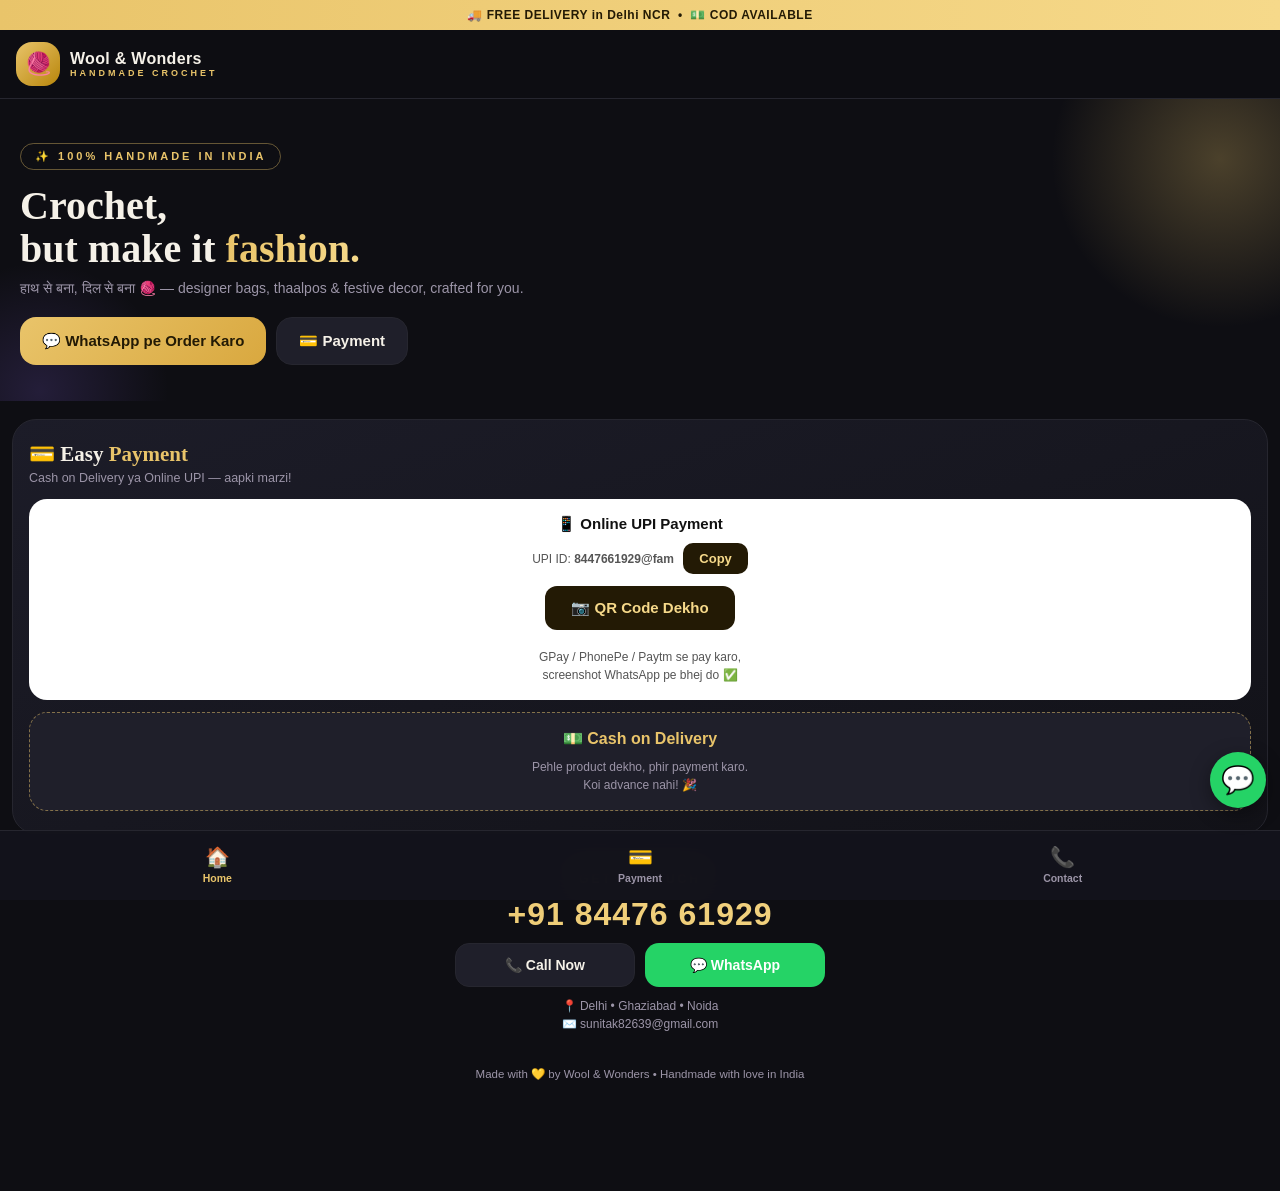
==== commit 908c7e3f: "Update index.html" ====
--- a/index.html
+++ b/index.html
@@ -12,61 +12,25 @@
 .topbar{background:linear-gradient(90deg,#E9C46A,#F6D98A);color:#231a05;font-size:12px;font-weight:800;text-align:center;padding:8px;letter-spacing:.5px}
 .hdr{position:sticky;top:0;z-index:50;display:flex;align-items:center;justify-content:space-between;padding:12px 16px;background:rgba(14,14,19,.82);backdrop-filter:blur(14px);border-bottom:1px solid var(--line)}
 .logo{display:flex;align-items:center;gap:10px}
-.logo.ball{width:44px;height:44px;border-radius:16px;background:linear-gradient(135deg,#E9C46A,#b8860b);display:grid;place-items:center;font-size:22px}
+.logo .ball{width:44px;height:44px;border-radius:16px;background:linear-gradient(135deg,#E9C46A,#b8860b);display:grid;place-items:center;font-size:22px}
 .logo b{font-size:16px;letter-spacing:.3px}.logo small{display:block;font-size:9px;letter-spacing:3px;color:var(--gold);font-weight:700}
-.cartbtn{position:relative;background:var(--sf2);border:1px solid var(--line);color:var(--tx);border-radius:14px;padding:10px 14px;font-size:14px;font-weight:700}
 .hero{position:relative;padding:44px 20px 36px;overflow:hidden}
 .hero::before{content:"";position:absolute;width:340px;height:340px;right:-110px;top:-110px;background:radial-gradient(circle,rgba(233,196,106,.28),transparent 70%);border-radius:50%}
 .hero::after{content:"";position:absolute;width:260px;height:260px;left:-90px;bottom:-120px;background:radial-gradient(circle,rgba(150,110,255,.16),transparent 70%);border-radius:50%}
-.hero.kick{display:inline-block;font-size:11px;letter-spacing:3px;font-weight:800;color:var(--gold);border:1px solid rgba(233,196,106,.4);padding:6px 14px;border-radius:999px;margin-bottom:14px}
+.hero .kick{display:inline-block;font-size:11px;letter-spacing:3px;font-weight:800;color:var(--gold);border:1px solid rgba(233,196,106,.4);padding:6px 14px;border-radius:999px;margin-bottom:14px}
 .hero h1{font-size:40px;line-height:1.08;margin-bottom:10px;position:relative;z-index:1}
 .hero h1 em{font-style:normal;background:linear-gradient(90deg,#E9C46A,#F6D98A);-webkit-background-clip:text;background-clip:text;color:transparent}
 .hero p{color:var(--mut);font-size:14px;margin-bottom:20px;position:relative;z-index:1}
-.hero.row{display:flex;gap:10px;position:relative;z-index:1}
+.hero .row{display:flex;gap:10px;position:relative;z-index:1}
 .btn{border:none;border-radius:16px;padding:14px 22px;font-size:15px;font-weight:800}
 .btn-gold{background:linear-gradient(135deg,#E9C46A,#d9a83f);color:#231a05}
 .btn-ghost{background:var(--sf2);color:var(--tx);border:1px solid var(--line)}
-.stories{display:flex;gap:14px;overflow-x:auto;padding:18px 16px 6px;scrollbar-width:none}
-.stories::-webkit-scrollbar{display:none}
-.story{display:flex;flex-direction:column;align-items:center;gap:6px;min-width:68px;background:none;border:none;color:var(--tx);font-size:11px;font-weight:700}
-.story.ring{width:64px;height:64px;border-radius:50%;padding:3px;background:conic-gradient(from 40deg,#E9C46A,#966ef0,#E9C46A)}
-.story.on.ring{background:var(--gold)}
-.story.ring div{width:100%;height:100%;border-radius:50%;background:var(--sf2);display:grid;place-items:center;font-size:26px;border:3px solid var(--bg)}
-.sec{padding:14px 16px}
-.sec.hd{display:flex;align-items:baseline;justify-content:space-between;margin-bottom:12px}
-.sec h2{font-size:21px}.sec h2 em{font-style:normal;color:var(--gold)}
-.sec.sub{font-size:12px;color:var(--mut)}
-.rail{display:flex;gap:12px;overflow-x:auto;padding:2px 2px 10px;scroll-snap-type:x mandatory;scrollbar-width:none}
-.rail::-webkit-scrollbar{display:none}
-.pcard{min-width:168px;scroll-snap-align:start;background:var(--sf);border:1px solid var(--line);border-radius:20px;overflow:hidden}
-.pcard.in{padding:10px 12px 12px}
-.pcard.nm{font-size:12.5px;font-weight:700;line-height:1.35;min-height:34px}
-.pcard.hn{font-size:11px;color:var(--mut);margin-top:2px}
-.pcard.pr{font-size:16px;font-weight:800;color:var(--gold);margin:6px 0}
-.grid{display:grid;grid-template-columns:1fr 1fr;gap:12px}
-.gcard{background:var(--sf);border:1px solid var(--line);border-radius:20px;overflow:hidden;display:flex;flex-direction:column}
-.gcard.in{padding:10px 12px 12px;display:flex;flex-direction:column;gap:3px;flex:1}
-.gcard.nm{font-size:13px;font-weight:700;line-height:1.3}
-.gcard.hn{font-size:11px;color:var(--mut)}
-.gcard.pr{font-size:16px;font-weight:800;color:var(--gold);margin-top:auto;padding-top:4px}
-.addbtn{width:100%;margin-top:8px;background:linear-gradient(135deg,#E9C46A,#d9a83f);color:#231a05;border:none;border-radius:12px;padding:10px;font-size:13.5px;font-weight:800}
-.stepper{display:flex;align-items:center;justify-content:space-between;margin-top:8px;background:var(--sf2);border:1px solid var(--line);border-radius:12px;padding:4px}
-.stepper button{width:34px;height:34px;border:none;border-radius:9px;background:var(--gold);color:#231a05;font-size:17px;font-weight:800}
-.stepper b{font-size:14px}
-.pemoji{font-size:64px;text-align:center;padding:28px 0 18px;background:linear-gradient(160deg,#23232f,#17171f)}
-.pcard.pemoji{font-size:48px;padding:20px 0 12px}
-.ciemoji{width:54px;height:54px;border-radius:12px;background:var(--sf2);display:grid;place-items:center;font-size:28px;flex-shrink:0}
 .paysec{margin:18px 12px;background:linear-gradient(160deg,#1c1c28,#121218);border:1px solid var(--line);border-radius:24px;padding:22px 16px}
 .paysec h2{font-size:21px;margin-bottom:4px}.paysec h2 em{font-style:normal;color:var(--gold)}
-.paysec.sub{font-size:12.5px;color:var(--mut);margin-bottom:14px}
+.paysec .sub{font-size:12.5px;color:var(--mut);margin-bottom:14px}
 .qrbox{background:#fff;border-radius:18px;padding:16px;text-align:center;color:#111}
 .upi{display:inline-block;background:#f0e6c8;color:#7a5b12;font-weight:800;padding:8px 14px;border-radius:10px;font-size:14px}
 .copybtn{background:#231a05;color:#F6D98A;border:none;border-radius:10px;padding:8px 16px;font-weight:800;font-size:13px;margin-left:6px}
-.qrbtn{background:#231a05;color:#F6D98A;border:none;border-radius:12px;padding:13px 26px;font-weight:800;font-size:15px;margin:8px 0}
-.qrmodal{position:fixed;inset:0;background:rgba(0,0,0,.78);z-index:200;display:none;place-items:center;padding:20px}
-.qrmodal.open{display:grid}
-.qrin{background:#fff;color:#111;border-radius:20px;padding:26px 20px 20px;text-align:center;max-width:320px;width:100%;position:relative}
-.qrin img{width:200px;height:200px;object-fit:contain;margin:0 auto;display:block}
 .codbox{margin-top:12px;background:var(--sf2);border:1px dashed rgba(233,196,106,.5);border-radius:18px;padding:16px;text-align:center}
 .codbox b{color:var(--gold)}
 .contact{padding:20px 16px;text-align:center}
@@ -79,38 +43,20 @@
 .bnav button span{font-size:20px}
 .bnav button.on{color:var(--gold)}
 .wafab{position:fixed;right:14px;bottom:92px;z-index:60;width:56px;height:56px;border-radius:50%;border:none;background:#25D366;font-size:27px;box-shadow:0 6px 20px rgba(0,0,0,.4)}
-.admfab{position:fixed;left:14px;bottom:92px;z-index:60;width:46px;height:46px;border-radius:50%;border:1px solid var(--line);background:var(--sf2);color:var(--tx);font-size:19px}
-.ov{position:fixed;inset:0;background:rgba(0,0,0,.6);z-index:100;display:none}
-.ov.open{display:block}
-.drawer{position:fixed;top:0;right:-105%;width:88%;max-width:380px;height:100%;background:var(--sf);z-index:101;transition:right.28s ease;display:flex;flex-direction:column;border-left:1px solid var(--line)}
-.drawer.open{right:0}
-.drawer.dh{display:flex;align-items:center;justify-content:space-between;padding:16px;border-bottom:1px solid var(--line)}
-.drawer.db{flex:1;overflow-y:auto;padding:12px 16px}
-.ci{display:flex;gap:10px;align-items:center;padding:10px 0;border-bottom:1px solid var(--line)}
-.ci.t{flex:1}.ci.t b{font-size:13px;display:block}.ci.t span{font-size:12px;color:var(--mut)}
-.ci.p{font-weight:800;color:var(--gold);font-size:13.5px}
-.mini{background:var(--sf2);border:1px solid var(--line);color:var(--tx);border-radius:8px;padding:5px 10px;font-size:13px;font-weight:700}
-.drawer.df{padding:14px 16px calc(16px + env(safe-area-inset-bottom));border-top:1px solid var(--line);background:var(--sf)}
-.tot{display:flex;justify-content:space-between;font-size:17px;font-weight:800;margin-bottom:10px}
-.fld{width:100%;background:var(--sf2);border:1px solid var(--line);color:var(--tx);border-radius:12px;padding:12px;margin:6px 0;font-size:14px}
-.fld::placeholder{color:var(--mut)}
-.payrow{display:flex;gap:10px;margin:10px 0}
-.pay{flex:1;border:1.5px solid var(--line);background:var(--sf2);border-radius:14px;padding:11px;text-align:center;font-weight:800;font-size:13.5px;color:var(--tx)}
-.pay.on{border-color:var(--gold);background:rgba(233,196,106,.12)}
-.bigwa{width:100%;background:#25D366;color:#fff;border:none;border-radius:14px;padding:15px;font-size:16px;font-weight:800;margin-top:8px}
-.sheet{position:fixed;left:0;right:0;bottom:-105%;z-index:101;background:var(--sf);border-radius:24px 24px 0 0;padding:20px 16px 30px;transition:bottom.28s ease;max-height:88vh;overflow-y:auto;border-top:1px solid var(--line)}
-.sheet.open{bottom:0}
-.sheet h3{font-size:18px;margin-bottom:12px}
 .x{float:right;border:1px solid var(--line);background:var(--sf2);color:var(--tx);width:32px;height:32px;border-radius:50%;font-size:15px}
 .note{font-size:12px;color:var(--mut);text-align:center;margin-top:10px;line-height:1.5}
 .hidden{display:none!important}
+.qrbtn{background:#231a05;color:#F6D98A;border:none;border-radius:12px;padding:13px 26px;font-weight:800;font-size:15px;margin:8px 0}
+.qrmodal{position:fixed;inset:0;background:rgba(0,0,0,.78);z-index:200;display:none;place-items:center;padding:20px}
+.qrmodal.open{display:grid}
+.qrin{background:#fff;color:#111;border-radius:20px;padding:26px 20px 20px;text-align:center;max-width:320px;width:100%;position:relative}
+.qrin img{width:200px;height:200px;object-fit:contain;margin:0 auto;display:block}
 </style>
 </head>
 <body>
 <div class="topbar">🚚 FREE DELIVERY in Delhi NCR &nbsp;•&nbsp; 💵 COD AVAILABLE</div>
 <header class="hdr">
   <div class="logo"><div class="ball">🧶</div><div><b>Wool &amp; Wonders</b><small>HANDMADE CROCHET</small></div></div>
-  <button class="cartbtn" data-act="cart">🛒 <span id="cartN" style="background:var(--gold);color:#231a05;border-radius:8px;padding:2px 8px;font-weight:800">0</span></button>
 </header>
 
 <div class="hero">
@@ -118,24 +64,12 @@
   <h1 class="serif">Crochet,<br>but make it <em>fashion.</em></h1>
   <p>हाथ से बना, दिल से बना 🧶 — designer bags, thaalpos &amp; festive decor, crafted for you.</p>
   <div class="row">
-    <button class="btn btn-gold" data-act="shop">Shop Now →</button>
-    <button class="btn btn-ghost" data-act="wa">💬 WhatsApp</button>
+    <button class="btn btn-gold" data-act="wa">💬 WhatsApp pe Order Karo</button>
+    <button class="btn btn-ghost" data-act="pay">💳 Payment</button>
   </div>
 </div>
 
-<div class="stories" id="stories"></div>
-
-<div class="sec">
-  <div class="hd"><h2 class="serif">🔥 <em>Trending</em> Now</h2><span class="sub">most loved</span></div>
-  <div class="rail" id="rail"></div>
-</div>
-
-<div class="sec" id="shopsec">
-  <div class="hd"><h2 class="serif">✨ Full <em>Collection</em></h2><span class="sub" id="countLbl"></span></div>
-  <div class="grid" id="grid"></div>
-</div>
-
-<div class="paysec">
+<div class="paysec" id="paysec">
   <h2 class="serif">💳 Easy <em>Payment</em></h2>
   <div class="sub">Cash on Delivery ya Online UPI — aapki marzi!</div>
   <div class="qrbox">
@@ -161,43 +95,11 @@
 
 <nav class="bnav">
   <button data-act="home" class="on"><span>🏠</span>Home</button>
-  <button data-act="shop"><span>🛍️</span>Shop</button>
-  <button data-act="cart"><span>🛒</span>Cart</button>
+  <button data-act="pay"><span>💳</span>Payment</button>
   <button data-act="contact"><span>📞</span>Contact</button>
 </nav>
 
 <button class="wafab" data-act="wa">💬</button>
-<button class="admfab" data-act="admin">⚙️</button>
-
-<div class="ov" id="ov"></div>
-<aside class="drawer" id="drawer">
-  <div class="dh"><b class="serif" style="font-size:18px">🛒 Your Order</b><button class="x" data-act="close">✕</button></div>
-  <div class="db" id="cartItems"></div>
-  <div class="df">
-    <div class="tot"><span>Total</span><span id="cartTot" style="color:var(--gold)">₹0</span></div>
-    <div style="font-weight:800;font-size:13.5px;margin-bottom:2px">Payment:</div>
-    <div class="payrow">
-      <div class="pay on" id="payCOD" data-pay="cod">💵 COD</div>
-      <div class="pay" id="payON" data-pay="online">📱 Online UPI</div>
-    </div>
-    <input class="fld" id="cName" placeholder="Aapka naam">
-    <input class="fld" id="cPhone" placeholder="Mobile number" inputmode="numeric">
-    <textarea class="fld" id="cAddr" placeholder="Delivery address" rows="2"></textarea>
-    <button class="bigwa" data-act="order">💬 Order on WhatsApp</button>
-  </div>
-</aside>
-
-<div class="sheet" id="sheet">
-  <button class="x" data-act="close">✕</button>
-  <h3 class="serif">➕ Add Product</h3>
-  <input class="fld" id="aName" placeholder="Product naam">
-  <input class="fld" id="aHindi" placeholder="Hindi naam (optional)">
-  <input class="fld" id="aPrice" placeholder="Price ₹" inputmode="numeric">
-  <div style="font-size:13px;font-weight:700;margin:6px 0">Photo (optional):</div>
-  <input type="file" id="aPhoto" accept="image/*" class="fld">
-  <button class="bigwa" style="background:linear-gradient(135deg,#E9C46A,#d9a83f);color:#231a05" data-act="addp">✅ Product Add Karo</button>
-  <div class="note">Ye product sirf is device me save hoga.</div>
-</div>
 
 <div class="qrmodal" id="qrmodal">
   <div class="qrin">
@@ -210,115 +112,25 @@
 </div>
 
 <script>
-var BASE = [{"id": "b-0", "name": "White - Flower Crochet Sling Bag", "hindi": "सफेद फूल क्रोशिया स्लिंग बैग", "price": 350}, {"id": "b-1", "name": "Sunflower - Crochet Sling Bag", "hindi": "सूरजमुखी क्रोशिया स्लिंग बैग", "price": 350}, {"id": "b-2", "name": "Unique - Design Thaalpos", "hindi": "यूनिक डिज़ाइन थालपोस", "price": 300}, {"id": "b-3", "name": "Multicolor - Thaalpos", "hindi": "मल्टीकलर थालपोस", "price": 300}, {"id": "b-4", "name": "Star - Design Thaalpos", "hindi": "स्टार डिज़ाइन थालपोस", "price": 350}, {"id": "b-5", "name": "Laddu - Gopal Dress (Size 4 No.)", "hindi": "लड्डू गोपाल ड्रेस (साइज़ 4)", "price": 200}, {"id": "b-6", "name": "Rounded - Thaalpos", "hindi": "गोल थालपोस", "price": 200}, {"id": "b-7", "name": "White - Thaalpos", "hindi": "सफेद थालपोस", "price": 250}, {"id": "b-8", "name": "Flower - Design Thaalpos", "hindi": "फूल डिज़ाइन थालपोस", "price": 300}, {"id": "b-9", "name": "Frilled - Thaalpos", "hindi": "फ्रिल्ड थालपोस", "price": 300}];
 var WA = "918447661929";
-function esc(s){return String(s==null?"":s).replace(/&/g,"&amp;").replace(/</g,"&lt;")}
-function getCustom(){try{return JSON.parse(localStorage.getItem("ww_v3_custom")||"[]")}catch(e){return[]}}
-function allProds(){var seen={},out=[];BASE.concat(getCustom()).forEach(function(p){if(p&&p.id&&!seen[p.id]){seen[p.id]=1;out.push(p)}});return out}
-var cart={};try{cart=JSON.parse(localStorage.getItem("ww_v3_cart")||"{}")}catch(e){cart={}}
-function saveCart(){try{localStorage.setItem("ww_v3_cart",JSON.stringify(cart))}catch(e){}}
-function byId(id){var r=null;allProds().forEach(function(p){if(p.id===id)r=p});return r}
-function catOf(n){n=String(n).toLowerCase();if(n.indexOf("bag")>=0)return"bag";if(n.indexOf("dress")>=0)return"dress";return"thaalpos"}
-function catEmoji(n){var c=catOf(n);return c==="bag"?"👜":c==="dress"?"👗":"🍽️"}
-var CATS=[["all","🌟","All"],["bag","👜","Bags"],["thaalpos","🍽️","Thaalpos"],["dress","👗","Dress"]];
-var curCat="all";
-function renderStories(){
-  var el=document.getElementById("stories");var h="";
-  CATS.forEach(function(c){
-    h+='<button class="story'+(curCat===c[0]?" on":"")+'" data-cat="'+c[0]+'"><span class="ring"><div>'+c[1]+'</div></span>'+c[2]+'</button>';
-  });
-  el.innerHTML=h;
-}
-function cardHTML(p,wide){
-  var q=cart[p.id]||0;
-  var ctl=q===0
-   ?'<button class="addbtn" data-add="'+p.id+'">+ Add to Cart</button>'
-    :'<div class="stepper"><button data-dec="'+p.id+'">−</button><b>'+q+'</b><button data-inc="'+p.id+'">+</button></div>';
-  return '<div class="'+(wide?"pcard":"gcard")+'"><div class="pemoji">'+catEmoji(p.name)+'</div><div class="in"><div class="nm">'+esc(p.name)+'</div>'+(p.hindi?'<div class="hn">'+esc(p.hindi)+'</div>':'')+'<div class="pr">₹'+p.price+'</div>'+ctl+'</div></div>';
-}
-function renderAll(){
-  renderStories();
-  var ps=allProds();
-  var rail=document.getElementById("rail");var h="";
-  ps.slice(0,6).forEach(function(p){h+=cardHTML(p,true)});
-  rail.innerHTML=h;
-  var grid=document.getElementById("grid");var g="";
-  ps.forEach(function(p){if(curCat!=="all"&&catOf(p.name)!==curCat)return;g+=cardHTML(p,false)});
-  grid.innerHTML=g;
-  document.getElementById("countLbl").textContent=ps.length+" products";
-  renderBar();
-}
-function cartCount(){var n=0;for(var k in cart)n+=cart[k];return n}
-function cartTotal(){var t=0;for(var k in cart){var p=byId(k);if(p)t+=p.price*cart[k]}return t}
-function renderBar(){document.getElementById("cartN").textContent=cartCount()}
-function chQty(id,d){cart[id]=(cart[id]||0)+d;if(cart[id]<=0)delete cart[id];saveCart();renderAll();if(document.getElementById("drawer").className.indexOf("open")>=0)renderCart()}
-function openDrawer(){renderCart();document.getElementById("ov").className="ov open";document.getElementById("drawer").className="drawer open"}
-function closeAll(){document.getElementById("ov").className="ov";document.getElementById("drawer").className="drawer";document.getElementById("sheet").className="sheet"}
-function renderCart(){
-  var box=document.getElementById("cartItems");var keys=Object.keys(cart);var h="";
-  if(!keys.length)h='<div class="note">Cart khaali hai — kuch add karo! 🛍️</div>';
-  keys.forEach(function(k){var p=byId(k);if(!p)return;var q=cart[k];
-    h+='<div class="ci"><div class="ciemoji">'+catEmoji(p.name)+'</div><div class="t"><b>'+esc(p.name)+'</b><span>₹'+p.price+' × '+q+'</span></div><div><button class="mini" data-dec="'+k+'">−</button> <button class="mini" data-inc="'+k+'">+</button></div><div class="p">₹'+(p.price*q)+'</div></div>';
-  });
-  box.innerHTML=h;
-  document.getElementById("cartTot").textContent="₹"+cartTotal();
-}
-var payM="cod";
-function setPay(m){payM=m;document.getElementById("payCOD").className="pay"+(m==="cod"?" on":"");document.getElementById("payON").className="pay"+(m==="online"?" on":"")}
-function doOrder(){
-  var keys=Object.keys(cart);if(!keys.length){alert("Pehle kuch add karo!");return}
-  var nm=document.getElementById("cName").value.trim(),ph=document.getElementById("cPhone").value.trim(),ad=document.getElementById("cAddr").value.trim();
-  if(!nm||!ph){alert("Naam aur mobile number likho");return}
-  var L=["Namaste! 🙏 Mujhe order karna hai:",""];
-  keys.forEach(function(k){var p=byId(k);if(p)L.push("• "+p.name+" x"+cart[k]+" — ₹"+(p.price*cart[k]))});
-  L.push("","Total: ₹"+cartTotal(),"Payment: "+(payM==="cod"?"Cash on Delivery 💵":"Online (UPI) 📱"),"","Naam: "+nm,"Mobile: "+ph,"Address: "+ad);
-  window.open("https://wa.me/"+WA+"?text="+encodeURIComponent(L.join("\n")),"_blank");
-}
 function copyUPI(){var done=function(){alert("UPI ID copy ho gayi!")};if(navigator.clipboard&&navigator.clipboard.writeText){navigator.clipboard.writeText("8447661929@fam").then(done,done)}else{done()}}
 function goHome(){window.scrollTo({top:0,behavior:"smooth"})}
-function goShop(){document.getElementById("shopsec").scrollIntoView({behavior:"smooth"})}
+function goPay(){document.getElementById("paysec").scrollIntoView({behavior:"smooth"})}
 function goContact(){document.getElementById("contactsec").scrollIntoView({behavior:"smooth"})}
-function openAdmin(){closeAll();document.getElementById("ov").className="ov open";document.getElementById("sheet").className="sheet open"}
-var pendImg="";
-document.getElementById("aPhoto").addEventListener("change",function(e){
-  var f=e.target.files[0];if(!f)return;
-  var r=new FileReader();
-  r.onload=function(){var img=new Image();img.onload=function(){var mx=800,s=mx/Math.max(img.width,img.height),sc=Math.min(1,s);var c=document.createElement("canvas");c.width=Math.round(img.width*sc);c.height=Math.round(img.height*sc);c.getContext("2d").drawImage(img,0,0,c.width,c.height);pendImg=c.toDataURL("image/jpeg",.72)};img.src=r.result};
-  r.readAsDataURL(f);
-});
-function addProduct(){
-  var n=document.getElementById("aName").value.trim(),pr=parseInt(document.getElementById("aPrice").value,10);
-  if(!n||!(pr>0)){alert("Naam aur sahi price likho");return}
-  var c=getCustom();c.push({id:"c-"+Date.now(),name:n,hindi:document.getElementById("aHindi").value.trim(),price:pr});
-  try{localStorage.setItem("ww_v3_custom",JSON.stringify(c))}catch(e){alert("Photo bahut badi hai");return}
-  pendImg="";alert("Product add ho gaya! 🎉");closeAll();renderAll();
-}
 document.addEventListener("click",function(e){
   var t=e.target;
-  var add=t.closest("[data-add]");if(add){chQty(add.getAttribute("data-add"),1);return}
-  var inc=t.closest("[data-inc]");if(inc){chQty(inc.getAttribute("data-inc"),1);return}
-  var dec=t.closest("[data-dec]");if(dec){chQty(dec.getAttribute("data-dec"),-1);return}
-  var cat=t.closest("[data-cat]");if(cat){curCat=cat.getAttribute("data-cat");renderAll();goShop();return}
-  var pay=t.closest("[data-pay]");if(pay){setPay(pay.getAttribute("data-pay"));return}
   var act=t.closest("[data-act]");if(!act)return;
   var a=act.getAttribute("data-act");
-  if(a==="cart")openDrawer();
-  else if(a==="close")closeAll();
-  else if(a==="shop")goShop();
-  else if(a==="home")goHome();
+  if(a==="home")goHome();
+  else if(a==="pay")goPay();
   else if(a==="contact")goContact();
-  else if(a==="order")doOrder();
   else if(a==="copy")copyUPI();
   else if(a==="qr")document.getElementById("qrmodal").className="qrmodal open";
   else if(a==="qrclose")document.getElementById("qrmodal").className="qrmodal";
-  else if(a==="admin")openAdmin();
-  else if(a==="addp")addProduct();
   else if(a==="call")window.location.href="tel:+918447661929";
-  else if(a==="wa")window.open("https://wa.me/918447661929?text="+encodeURIComponent("Namaste! Mujhe Wool & Wonders ke products ke baare me jaanna hai."),"_blank");
+  else if(a==="wa")window.open("https://wa.me/918447661929?text="+encodeURIComponent("Namaste! Mujhe Wool & Wonders ke baare me jaanna hai."),"_blank");
 });
-document.getElementById("ov").addEventListener("click",closeAll);
 document.getElementById("qrmodal").addEventListener("click",function(e){if(e.target===this)this.className="qrmodal"});
-renderAll();
 </script>
 </body>
-  </html>
+</html>
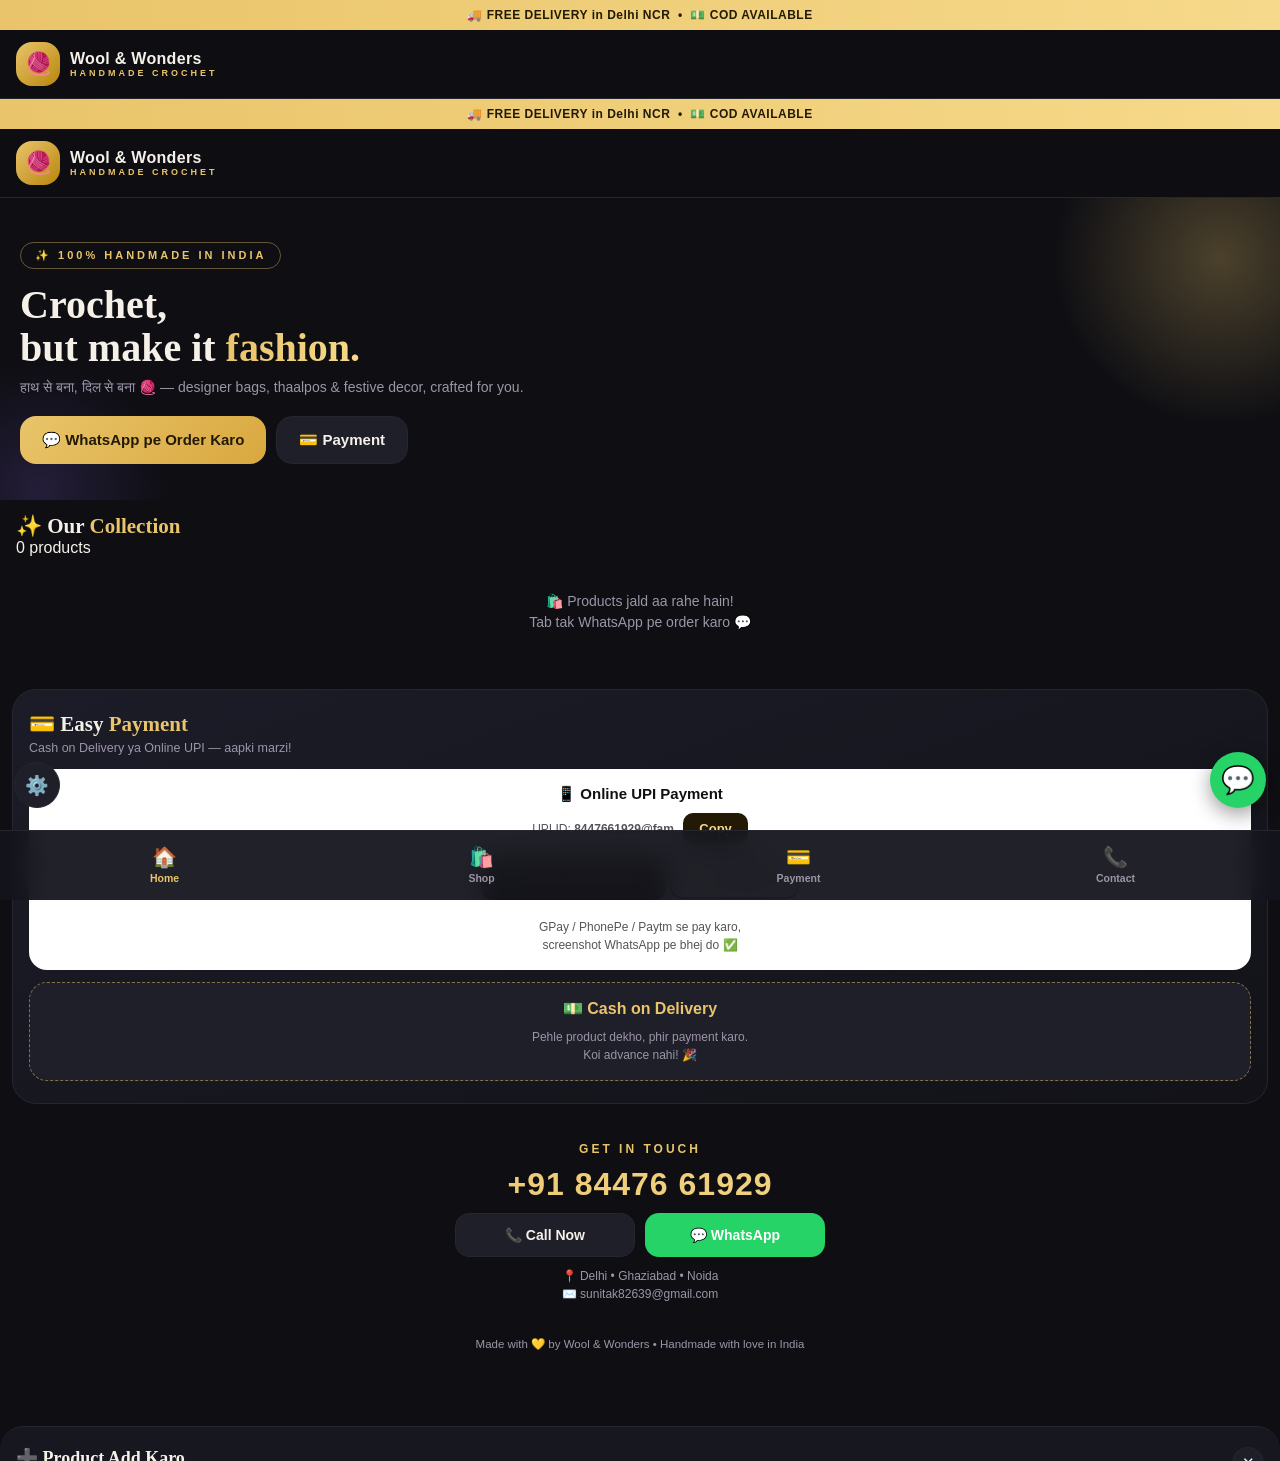
==== commit 3ef592f5: "Update index.html" ====
--- a/index.html
+++ b/index.html
@@ -59,6 +59,92 @@
   <div class="logo"><div class="ball">🧶</div><div><b>Wool &amp; Wonders</b><small>HANDMADE CROCHET</small></div></div>
 </header>
 
+<!DOCTYPE html>
+<html lang="hi">
+<head>
+<meta charset="UTF-8">
+<meta name="viewport" content="width=device-width, initial-scale=1, maximum-scale=1">
+<title>Wool & Wonders — Handmade Crochet</title>
+<style>
+*{margin:0;padding:0;box-sizing:border-box;-webkit-tap-highlight-color:transparent}
+:root{--bg:#0E0E13;--sf:#17171F;--sf2:#1F1F2A;--gold:#E9C46A;--gold2:#F6D98A;--tx:#F5F1E8;--mut:#9C95A8;--line:#26262F}
+body{background:var(--bg);color:var(--tx);font-family:-apple-system,'Segoe UI',Roboto,'Noto Sans',sans-serif;padding-bottom:96px}
+.serif{font-family:Georgia,'Times New Roman',serif}
+.topbar{background:linear-gradient(90deg,#E9C46A,#F6D98A);color:#231a05;font-size:12px;font-weight:800;text-align:center;padding:8px;letter-spacing:.5px}
+.hdr{position:sticky;top:0;z-index:50;display:flex;align-items:center;justify-content:space-between;padding:12px 16px;background:rgba(14,14,19,.82);backdrop-filter:blur(14px);border-bottom:1px solid var(--line)}
+.logo{display:flex;align-items:center;gap:10px}
+.logo.ball{width:44px;height:44px;border-radius:16px;background:linear-gradient(135deg,#E9C46A,#b8860b);display:grid;place-items:center;font-size:22px}
+.logo b{font-size:16px;letter-spacing:.3px}.logo small{display:block;font-size:9px;letter-spacing:3px;color:var(--gold);font-weight:700}
+.hero{position:relative;padding:44px 20px 36px;overflow:hidden}
+.hero::before{content:"";position:absolute;width:340px;height:340px;right:-110px;top:-110px;background:radial-gradient(circle,rgba(233,196,106,.28),transparent 70%);border-radius:50%}
+.hero::after{content:"";position:absolute;width:260px;height:260px;left:-90px;bottom:-120px;background:radial-gradient(circle,rgba(150,110,255,.16),transparent 70%);border-radius:50%}
+.hero.kick{display:inline-block;font-size:11px;letter-spacing:3px;font-weight:800;color:var(--gold);border:1px solid rgba(233,196,106,.4);padding:6px 14px;border-radius:999px;margin-bottom:14px}
+.hero h1{font-size:40px;line-height:1.08;margin-bottom:10px;position:relative;z-index:1}
+.hero h1 em{font-style:normal;background:linear-gradient(90deg,#E9C46A,#F6D98A);-webkit-background-clip:text;background-clip:text;color:transparent}
+.hero p{color:var(--mut);font-size:14px;margin-bottom:20px;position:relative;z-index:1}
+.hero.row{display:flex;gap:10px;position:relative;z-index:1}
+.btn{border:none;border-radius:16px;padding:14px 22px;font-size:15px;font-weight:800}
+.btn-gold{background:linear-gradient(135deg,#E9C46A,#d9a83f);color:#231a05}
+.btn-ghost{background:var(--sf2);color:var(--tx);border:1px solid var(--line)}
+.sec{padding:14px 16px}
+.sec.hd{display:flex;align-items:baseline;justify-content:space-between;margin-bottom:12px}
+.sec h2{font-size:21px}.sec h2 em{font-style:normal;color:var(--gold)}
+.sec.sub{font-size:12px;color:var(--mut)}
+.grid{display:grid;grid-template-columns:1fr 1fr;gap:12px}
+.gcard{background:var(--sf);border:1px solid var(--line);border-radius:20px;overflow:hidden;display:flex;flex-direction:column}
+.gcard.pemoji{font-size:56px;text-align:center;padding:24px 0 14px;background:linear-gradient(160deg,#23232f,#17171f)}
+.gcard img.pimg{width:100%;aspect-ratio:1;object-fit:cover}
+.gcard.in{padding:10px 12px 12px;display:flex;flex-direction:column;gap:3px;flex:1}
+.gcard.nm{font-size:13px;font-weight:700;line-height:1.3}
+.gcard.hn{font-size:11px;color:var(--mut)}
+.gcard.pr{font-size:16px;font-weight:800;color:var(--gold);margin-top:auto;padding-top:4px}
+.wabtn{width:100%;margin-top:8px;background:#25D366;color:#fff;border:none;border-radius:12px;padding:10px;font-size:13px;font-weight:800}
+.paysec{margin:18px 12px;background:linear-gradient(160deg,#1c1c28,#121218);border:1px solid var(--line);border-radius:24px;padding:22px 16px}
+.paysec h2{font-size:21px;margin-bottom:4px}.paysec h2 em{font-style:normal;color:var(--gold)}
+.paysec.sub{font-size:12.5px;color:var(--mut);margin-bottom:14px}
+.qrbox{background:#fff;border-radius:18px;padding:16px;text-align:center;color:#111}
+.upi{display:inline-block;background:#f0e6c8;color:#7a5b12;font-weight:800;padding:8px 14px;border-radius:10px;font-size:14px}
+.copybtn{background:#231a05;color:#F6D98A;border:none;border-radius:10px;padding:8px 16px;font-weight:800;font-size:13px;margin-left:6px}
+.qrbtn{background:#231a05;color:#F6D98A;border:none;border-radius:12px;padding:13px 24px;font-weight:800;font-size:15px;margin:8px 4px 8px 0}
+.qrbtn2{background:#fff;color:#231a05;border:2px solid #231a05;border-radius:12px;padding:11px 20px;font-weight:800;font-size:14px;margin:8px 0}
+.qrmodal{position:fixed;inset:0;background:rgba(0,0,0,.78);z-index:200;display:none;place-items:center;padding:20px}
+.qrmodal.open{display:grid}
+.qrin{background:#fff;color:#111;border-radius:20px;padding:26px 20px 20px;text-align:center;max-width:320px;width:100%;position:relative}
+.qrin img{width:200px;height:200px;object-fit:contain;margin:0 auto;display:block}
+.codbox{margin-top:12px;background:var(--sf2);border:1px dashed rgba(233,196,106,.5);border-radius:18px;padding:16px;text-align:center}
+.codbox b{color:var(--gold)}
+.contact{padding:20px 16px;text-align:center}
+.num{font-size:32px;font-weight:800;letter-spacing:1px;margin:10px 0;background:linear-gradient(90deg,#E9C46A,#F6D98A);-webkit-background-clip:text;background-clip:text;color:transparent}
+.crow{display:flex;gap:10px;justify-content:center}
+.cbtn{flex:1;max-width:180px;border:none;border-radius:14px;padding:13px;font-weight:800;font-size:14px}
+footer{text-align:center;padding:14px;font-size:11.5px;color:var(--mut)}
+.bnav{position:fixed;left:0;right:0;bottom:0;z-index:60;display:flex;background:rgba(20,20,28,.94);backdrop-filter:blur(14px);border-top:1px solid var(--line);padding:8px 6px calc(10px + env(safe-area-inset-bottom))}
+.bnav button{flex:1;background:none;border:none;color:var(--mut);font-size:10.5px;font-weight:700;display:flex;flex-direction:column;align-items:center;gap:3px;padding:6px}
+.bnav button span{font-size:20px}
+.bnav button.on{color:var(--gold)}
+.wafab{position:fixed;right:14px;bottom:92px;z-index:60;width:56px;height:56px;border-radius:50%;border:none;background:#25D366;font-size:27px;box-shadow:0 6px 20px rgba(0,0,0,.4)}
+.admfab{position:fixed;left:14px;bottom:92px;z-index:60;width:46px;height:46px;border-radius:50%;border:1px solid var(--line);background:var(--sf2);color:var(--tx);font-size:19px}
+.ov{position:fixed;inset:0;background:rgba(0,0,0,.6);z-index:100;display:none}
+.ov.open{display:block}
+.sheet{position:fixed;left:0;right:0;bottom:-105%;z-index:101;background:var(--sf);border-radius:24px 24px 0 0;padding:20px 16px 30px;transition:bottom.28s ease;max-height:88vh;overflow-y:auto;border-top:1px solid var(--line)}
+.sheet.open{bottom:0}
+.sheet h3{font-size:18px;margin-bottom:12px}
+.x{float:right;border:1px solid var(--line);background:var(--sf2);color:var(--tx);width:32px;height:32px;border-radius:50%;font-size:15px}
+.note{font-size:12px;color:var(--mut);text-align:center;margin-top:10px;line-height:1.5}
+.hidden{display:none!important}
+.fld{width:100%;background:var(--sf2);border:1px solid var(--line);color:var(--tx);border-radius:12px;padding:12px;margin:6px 0;font-size:14px}
+.fld::placeholder{color:var(--mut)}
+.bigwa{width:100%;background:#25D366;color:#fff;border:none;border-radius:14px;padding:15px;font-size:16px;font-weight:800;margin-top:8px}
+.aprod{display:flex;align-items:center;justify-content:space-between;background:var(--sf2);border:1px solid var(--line);border-radius:12px;padding:10px 12px;margin:8px 0;font-size:13px}
+.delbtn{background:#3a1f1f;color:#ff8080;border:1px solid #5a2a2a;border-radius:8px;padding:6px 12px;font-size:12px;font-weight:700}
+</style>
+</head>
+<body>
+<div class="topbar">🚚 FREE DELIVERY in Delhi NCR &nbsp;•&nbsp; 💵 COD AVAILABLE</div>
+<header class="hdr">
+  <div class="logo"><div class="ball">🧶</div><div><b>Wool &amp; Wonders</b><small>HANDMADE CROCHET</small></div></div>
+</header>
+
 <div class="hero">
   <span class="kick">✨ 100% HANDMADE IN INDIA</span>
   <h1 class="serif">Crochet,<br>but make it <em>fashion.</em></h1>
@@ -69,13 +155,21 @@
   </div>
 </div>
 
+<div class="sec" id="shopsec">
+  <div class="hd"><h2 class="serif">✨ Our <em>Collection</em></h2><span class="sub" id="countLbl"></span></div>
+  <div class="grid" id="grid"></div>
+  <div id="emptyProds" class="note" style="padding:24px;font-size:14px">🛍️ Products jald aa rahe hain!<br>Tab tak WhatsApp pe order karo 💬</div>
+</div>
+
 <div class="paysec" id="paysec">
   <h2 class="serif">💳 Easy <em>Payment</em></h2>
   <div class="sub">Cash on Delivery ya Online UPI — aapki marzi!</div>
   <div class="qrbox">
     <div style="font-weight:800;font-size:15px">📱 Online UPI Payment</div>
     <div class="note" style="color:#555;margin:10px 0 4px">UPI ID: <b>8447661929@fam</b> <button class="copybtn" data-act="copy">Copy</button></div>
-    <button class="qrbtn" data-act="qr">📷 QR Code Dekho</button>
+    <div><button class="qrbtn" data-act="qr">📷 QR Code Dekho</button><button class="qrbtn2" data-act="qrchange">✏️ QR Badlo</button></div>
+    <div id="qrResetWrap" class="hidden" style="margin-top:2px"><a href="#" data-act="qrreset" style="font-size:12px;color:#666">↩️ Default QR wapas lao</a></div>
+    <input type="file" id="qrFile" accept="image/*" class="hidden">
     <div class="note" style="color:#555">GPay / PhonePe / Paytm se pay karo,<br>screenshot WhatsApp pe bhej do ✅</div>
   </div>
   <div class="codbox"><b>💵 Cash on Delivery</b><div class="note">Pehle product dekho, phir payment karo.<br>Koi advance nahi! 🎉</div></div>
@@ -95,11 +189,27 @@
 
 <nav class="bnav">
   <button data-act="home" class="on"><span>🏠</span>Home</button>
+  <button data-act="shop"><span>🛍️</span>Shop</button>
   <button data-act="pay"><span>💳</span>Payment</button>
   <button data-act="contact"><span>📞</span>Contact</button>
 </nav>
 
 <button class="wafab" data-act="wa">💬</button>
+<button class="admfab" data-act="admin">⚙️</button>
+
+<div class="ov" id="ov"></div>
+<div class="sheet" id="sheet">
+  <button class="x" data-act="close">✕</button>
+  <h3 class="serif">➕ Product Add Karo</h3>
+  <input class="fld" id="aName" placeholder="Product naam">
+  <input class="fld" id="aHindi" placeholder="Hindi naam (optional)">
+  <input class="fld" id="aPrice" placeholder="Price ₹" inputmode="numeric">
+  <div style="font-size:13px;font-weight:700;margin:6px 0">Photo (optional):</div>
+  <input type="file" id="aPhoto" accept="image/*" class="fld">
+  <button class="bigwa" style="background:linear-gradient(135deg,#E9C46A,#d9a83f);color:#231a05" data-act="addp">✅ Product Add Karo</button>
+  <div class="note">Products isi device me save honge.</div>
+  <div id="adminList"></div>
+</div>
 
 <div class="qrmodal" id="qrmodal">
   <div class="qrin">
@@ -113,24 +223,76 @@
 
 <script>
 var WA = "918447661929";
+function esc(s){return String(s==null?"":s).replace(/&/g,"&amp;").replace(/</g,"&lt;")}
 function copyUPI(){var done=function(){alert("UPI ID copy ho gayi!")};if(navigator.clipboard&&navigator.clipboard.writeText){navigator.clipboard.writeText("8447661929@fam").then(done,done)}else{done()}}
 function goHome(){window.scrollTo({top:0,behavior:"smooth"})}
+function goShop(){document.getElementById("shopsec").scrollIntoView({behavior:"smooth"})}
 function goPay(){document.getElementById("paysec").scrollIntoView({behavior:"smooth"})}
 function goContact(){document.getElementById("contactsec").scrollIntoView({behavior:"smooth"})}
+function getProds(){try{return JSON.parse(localStorage.getItem("ww_prods")||"[]")}catch(e){return[]}}
+function saveProds(p){try{localStorage.setItem("ww_prods",JSON.stringify(p))}catch(e){alert("Storage full ho gaya!")}}
+function byId(id){var r=null;getProds().forEach(function(p){if(p.id===id)r=p});return r}
+function catEmojiP(n){n=String(n).toLowerCase();if(n.indexOf("bag")>=0)return"👜";if(n.indexOf("dress")>=0)return"👗";return"🍽️"}
+function renderProds(){
+  var ps=getProds();
+  document.getElementById("countLbl").textContent=ps.length+" products";
+  document.getElementById("emptyProds").style.display=ps.length?"none":"block";
+  var g="";ps.forEach(function(p){
+    var em=p.img?'<img class="pimg" src="'+p.img+'" alt="">':'<div class="pemoji">'+catEmojiP(p.name)+'</div>';
+    g+='<div class="gcard">'+em+'<div class="in"><div class="nm">'+esc(p.name)+'</div>'+(p.hindi?'<div class="hn">'+esc(p.hindi)+'</div>':'')+'<div class="pr">₹'+p.price+'</div><button class="wabtn" data-wa="'+p.id+'">💬 WhatsApp pe Poocho</button></div></div>';
+  });
+  document.getElementById("grid").innerHTML=g;
+  var al="";ps.forEach(function(p){al+='<div class="aprod"><span>'+esc(p.name)+' — ₹'+p.price+'</span><button class="delbtn" data-del="'+p.id+'">Delete</button></div>'});
+  document.getElementById("adminList").innerHTML=al?'<div style="font-weight:800;margin:14px 0 4px">Added Products:</div>'+al:'';
+}
+function openAdmin(){renderProds();document.getElementById("ov").className="ov open";document.getElementById("sheet").className="sheet open"}
+function closeAll(){document.getElementById("ov").className="ov";document.getElementById("sheet").className="sheet"}
+var pendImg="";
+document.getElementById("aPhoto").addEventListener("change",function(e){
+  var f=e.target.files[0];if(!f){pendImg="";return}var r=new FileReader();
+  r.onload=function(){var img=new Image();img.onload=function(){var mx=800,s=mx/Math.max(img.width,img.height),sc=Math.min(1,s);var c=document.createElement("canvas");c.width=Math.round(img.width*sc);c.height=Math.round(img.height*sc);c.getContext("2d").drawImage(img,0,0,c.width,c.height);pendImg=c.toDataURL("image/jpeg",.72)};img.src=r.result};
+  r.readAsDataURL(f);
+});
+function addProduct(){
+  var n=document.getElementById("aName").value.trim(),pr=parseInt(document.getElementById("aPrice").value,10);
+  if(!n||!(pr>0)){alert("Naam aur sahi price likho");return}
+  var ps=getProds();ps.push({id:"p-"+Date.now(),name:n,hindi:document.getElementById("aHindi").value.trim(),price:pr,img:pendImg});
+  saveProds(ps);pendImg="";
+  document.getElementById("aPhoto").value="";document.getElementById("aName").value="";document.getElementById("aHindi").value="";document.getElementById("aPrice").value="";
+  alert("Product add ho gaya! 🎉");renderProds();
+}
+function getQR(){try{return localStorage.getItem("ww_qr")||"qr.jpg"}catch(e){return"qr.jpg"}}
+function hasCustomQR(){try{return!!localStorage.getItem("ww_qr")}catch(e){return false}}
+function refreshQR(){var q=getQR();var im=document.querySelector("#qrmodal img");if(im)im.src=q;document.getElementById("qrResetWrap").className=hasCustomQR()?"":"hidden"}
+document.getElementById("qrFile").addEventListener("change",function(e){
+  var f=e.target.files[0];if(!f)return;var r=new FileReader();
+  r.onload=function(){var img=new Image();img.onload=function(){var mx=600,s=mx/Math.max(img.width,img.height),sc=Math.min(1,s);var c=document.createElement("canvas");c.width=Math.round(img.width*sc);c.height=Math.round(img.height*sc);c.getContext("2d").drawImage(img,0,0,c.width,c.height);try{localStorage.setItem("ww_qr",c.toDataURL("image/jpeg",.85))}catch(err){alert("Photo bahut badi hai");return}refreshQR();alert("QR code badal gaya! ✅")};img.src=r.result};
+  r.readAsDataURL(f);e.target.value="";
+});
 document.addEventListener("click",function(e){
   var t=e.target;
+  var wa=t.closest("[data-wa]");if(wa){var p=byId(wa.getAttribute("data-wa"));if(p)window.open("https://wa.me/"+WA+"?text="+encodeURIComponent("Namaste! Mujhe ye product chahiye: "+p.name+" (₹"+p.price+")"),"_blank");return}
+  var del=t.closest("[data-del]");if(del){if(confirm("Ye product delete karo?")){saveProds(getProds().filter(function(x){return x.id!==del.getAttribute("data-del")}));renderProds()}return}
   var act=t.closest("[data-act]");if(!act)return;
   var a=act.getAttribute("data-act");
   if(a==="home")goHome();
+  else if(a==="shop")goShop();
   else if(a==="pay")goPay();
   else if(a==="contact")goContact();
   else if(a==="copy")copyUPI();
   else if(a==="qr")document.getElementById("qrmodal").className="qrmodal open";
   else if(a==="qrclose")document.getElementById("qrmodal").className="qrmodal";
+  else if(a==="qrchange")document.getElementById("qrFile").click();
+  else if(a==="qrreset"){e.preventDefault();try{localStorage.removeItem("ww_qr")}catch(err){}refreshQR();}
+  else if(a==="admin")openAdmin();
+  else if(a==="close")closeAll();
+  else if(a==="addp")addProduct();
   else if(a==="call")window.location.href="tel:+918447661929";
   else if(a==="wa")window.open("https://wa.me/918447661929?text="+encodeURIComponent("Namaste! Mujhe Wool & Wonders ke baare me jaanna hai."),"_blank");
 });
+document.getElementById("ov").addEventListener("click",closeAll);
 document.getElementById("qrmodal").addEventListener("click",function(e){if(e.target===this)this.className="qrmodal"});
+renderProds();refreshQR();
 </script>
 </body>
 </html>
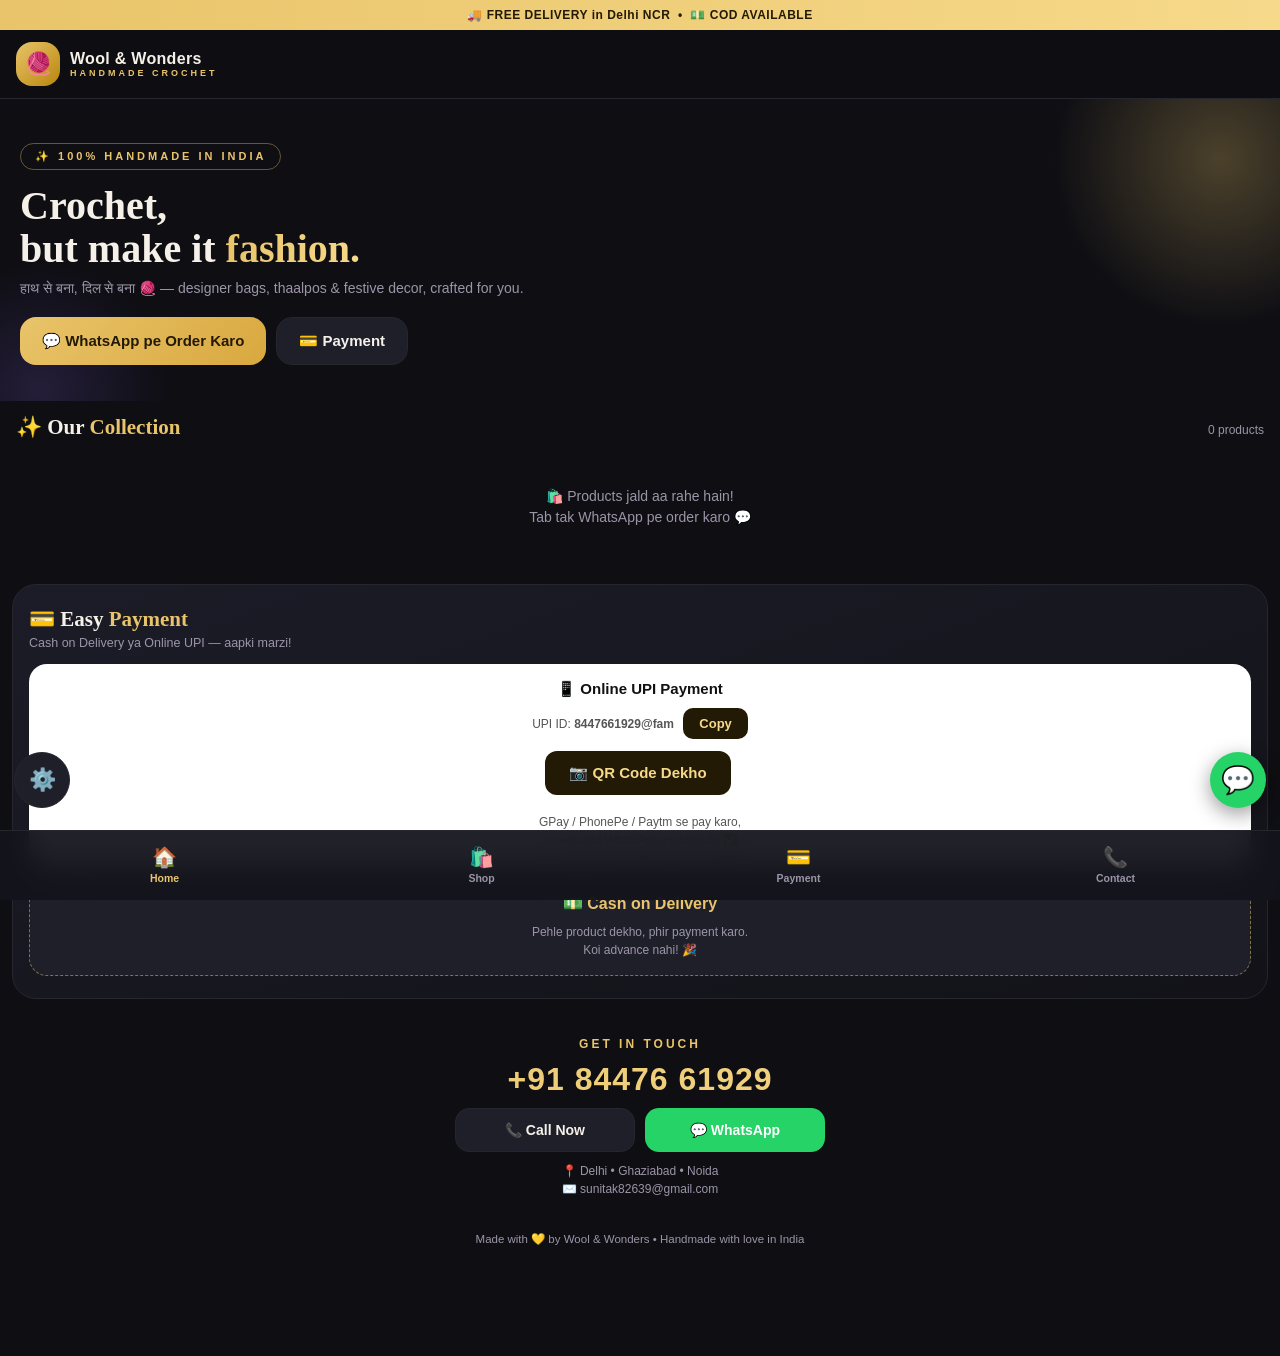
==== commit 63b6dbee: "Update index.html" ====
--- a/index.html
+++ b/index.html
@@ -1,6 +1,27 @@
 <!DOCTYPE html>
 <html lang="hi">
-<head>
+<head><style>
+@font-face {
+  font-family: "Optimistic";
+  font-style: normal;
+  font-weight: 400 600;
+  font-display: swap;
+  src: url("/fonts/OptimisticAI_VF_Optimized.woff2") format("woff2");
+}
+@font-face {
+  font-family: "Optimistic Mono";
+  font-style: normal;
+  font-weight: 400;
+  font-display: swap;
+  src: url("/fonts/OptimisticMono_W_TextRegular.woff2") format("woff2");
+}
+:where(html) {
+  font-family: "Optimistic", system-ui, sans-serif;
+}
+:where(code, pre, kbd, samp) {
+  font-family: "Optimistic Mono", ui-monospace, monospace;
+}
+</style>
 <meta charset="UTF-8">
 <meta name="viewport" content="width=device-width, initial-scale=1, maximum-scale=1">
 <title>Wool & Wonders — Handmade Crochet</title>
@@ -25,83 +46,22 @@
 .btn{border:none;border-radius:16px;padding:14px 22px;font-size:15px;font-weight:800}
 .btn-gold{background:linear-gradient(135deg,#E9C46A,#d9a83f);color:#231a05}
 .btn-ghost{background:var(--sf2);color:var(--tx);border:1px solid var(--line)}
+.sec{padding:14px 16px}
+.sec .hd{display:flex;align-items:baseline;justify-content:space-between;margin-bottom:12px}
+.sec h2{font-size:21px}.sec h2 em{font-style:normal;color:var(--gold)}
+.sec .sub{font-size:12px;color:var(--mut)}
+.grid{display:grid;grid-template-columns:1fr 1fr;gap:12px}
+.gcard{background:var(--sf);border:1px solid var(--line);border-radius:20px;overflow:hidden;display:flex;flex-direction:column}
+.gcard .pemoji{font-size:56px;text-align:center;padding:24px 0 14px;background:linear-gradient(160deg,#23232f,#17171f)}
+.gcard img.pimg{width:100%;aspect-ratio:1;object-fit:cover}
+.gcard .in{padding:10px 12px 12px;display:flex;flex-direction:column;gap:3px;flex:1}
+.gcard .nm{font-size:13px;font-weight:700;line-height:1.3}
+.gcard .hn{font-size:11px;color:var(--mut)}
+.gcard .pr{font-size:16px;font-weight:800;color:var(--gold);margin-top:auto;padding-top:4px}
+.wabtn{width:100%;margin-top:8px;background:#25D366;color:#fff;border:none;border-radius:12px;padding:10px;font-size:13px;font-weight:800}
 .paysec{margin:18px 12px;background:linear-gradient(160deg,#1c1c28,#121218);border:1px solid var(--line);border-radius:24px;padding:22px 16px}
 .paysec h2{font-size:21px;margin-bottom:4px}.paysec h2 em{font-style:normal;color:var(--gold)}
 .paysec .sub{font-size:12.5px;color:var(--mut);margin-bottom:14px}
-.qrbox{background:#fff;border-radius:18px;padding:16px;text-align:center;color:#111}
-.upi{display:inline-block;background:#f0e6c8;color:#7a5b12;font-weight:800;padding:8px 14px;border-radius:10px;font-size:14px}
-.copybtn{background:#231a05;color:#F6D98A;border:none;border-radius:10px;padding:8px 16px;font-weight:800;font-size:13px;margin-left:6px}
-.codbox{margin-top:12px;background:var(--sf2);border:1px dashed rgba(233,196,106,.5);border-radius:18px;padding:16px;text-align:center}
-.codbox b{color:var(--gold)}
-.contact{padding:20px 16px;text-align:center}
-.num{font-size:32px;font-weight:800;letter-spacing:1px;margin:10px 0;background:linear-gradient(90deg,#E9C46A,#F6D98A);-webkit-background-clip:text;background-clip:text;color:transparent}
-.crow{display:flex;gap:10px;justify-content:center}
-.cbtn{flex:1;max-width:180px;border:none;border-radius:14px;padding:13px;font-weight:800;font-size:14px}
-footer{text-align:center;padding:14px;font-size:11.5px;color:var(--mut)}
-.bnav{position:fixed;left:0;right:0;bottom:0;z-index:60;display:flex;background:rgba(20,20,28,.94);backdrop-filter:blur(14px);border-top:1px solid var(--line);padding:8px 6px calc(10px + env(safe-area-inset-bottom))}
-.bnav button{flex:1;background:none;border:none;color:var(--mut);font-size:10.5px;font-weight:700;display:flex;flex-direction:column;align-items:center;gap:3px;padding:6px}
-.bnav button span{font-size:20px}
-.bnav button.on{color:var(--gold)}
-.wafab{position:fixed;right:14px;bottom:92px;z-index:60;width:56px;height:56px;border-radius:50%;border:none;background:#25D366;font-size:27px;box-shadow:0 6px 20px rgba(0,0,0,.4)}
-.x{float:right;border:1px solid var(--line);background:var(--sf2);color:var(--tx);width:32px;height:32px;border-radius:50%;font-size:15px}
-.note{font-size:12px;color:var(--mut);text-align:center;margin-top:10px;line-height:1.5}
-.hidden{display:none!important}
-.qrbtn{background:#231a05;color:#F6D98A;border:none;border-radius:12px;padding:13px 26px;font-weight:800;font-size:15px;margin:8px 0}
-.qrmodal{position:fixed;inset:0;background:rgba(0,0,0,.78);z-index:200;display:none;place-items:center;padding:20px}
-.qrmodal.open{display:grid}
-.qrin{background:#fff;color:#111;border-radius:20px;padding:26px 20px 20px;text-align:center;max-width:320px;width:100%;position:relative}
-.qrin img{width:200px;height:200px;object-fit:contain;margin:0 auto;display:block}
-</style>
-</head>
-<body>
-<div class="topbar">🚚 FREE DELIVERY in Delhi NCR &nbsp;•&nbsp; 💵 COD AVAILABLE</div>
-<header class="hdr">
-  <div class="logo"><div class="ball">🧶</div><div><b>Wool &amp; Wonders</b><small>HANDMADE CROCHET</small></div></div>
-</header>
-
-<!DOCTYPE html>
-<html lang="hi">
-<head>
-<meta charset="UTF-8">
-<meta name="viewport" content="width=device-width, initial-scale=1, maximum-scale=1">
-<title>Wool & Wonders — Handmade Crochet</title>
-<style>
-*{margin:0;padding:0;box-sizing:border-box;-webkit-tap-highlight-color:transparent}
-:root{--bg:#0E0E13;--sf:#17171F;--sf2:#1F1F2A;--gold:#E9C46A;--gold2:#F6D98A;--tx:#F5F1E8;--mut:#9C95A8;--line:#26262F}
-body{background:var(--bg);color:var(--tx);font-family:-apple-system,'Segoe UI',Roboto,'Noto Sans',sans-serif;padding-bottom:96px}
-.serif{font-family:Georgia,'Times New Roman',serif}
-.topbar{background:linear-gradient(90deg,#E9C46A,#F6D98A);color:#231a05;font-size:12px;font-weight:800;text-align:center;padding:8px;letter-spacing:.5px}
-.hdr{position:sticky;top:0;z-index:50;display:flex;align-items:center;justify-content:space-between;padding:12px 16px;background:rgba(14,14,19,.82);backdrop-filter:blur(14px);border-bottom:1px solid var(--line)}
-.logo{display:flex;align-items:center;gap:10px}
-.logo.ball{width:44px;height:44px;border-radius:16px;background:linear-gradient(135deg,#E9C46A,#b8860b);display:grid;place-items:center;font-size:22px}
-.logo b{font-size:16px;letter-spacing:.3px}.logo small{display:block;font-size:9px;letter-spacing:3px;color:var(--gold);font-weight:700}
-.hero{position:relative;padding:44px 20px 36px;overflow:hidden}
-.hero::before{content:"";position:absolute;width:340px;height:340px;right:-110px;top:-110px;background:radial-gradient(circle,rgba(233,196,106,.28),transparent 70%);border-radius:50%}
-.hero::after{content:"";position:absolute;width:260px;height:260px;left:-90px;bottom:-120px;background:radial-gradient(circle,rgba(150,110,255,.16),transparent 70%);border-radius:50%}
-.hero.kick{display:inline-block;font-size:11px;letter-spacing:3px;font-weight:800;color:var(--gold);border:1px solid rgba(233,196,106,.4);padding:6px 14px;border-radius:999px;margin-bottom:14px}
-.hero h1{font-size:40px;line-height:1.08;margin-bottom:10px;position:relative;z-index:1}
-.hero h1 em{font-style:normal;background:linear-gradient(90deg,#E9C46A,#F6D98A);-webkit-background-clip:text;background-clip:text;color:transparent}
-.hero p{color:var(--mut);font-size:14px;margin-bottom:20px;position:relative;z-index:1}
-.hero.row{display:flex;gap:10px;position:relative;z-index:1}
-.btn{border:none;border-radius:16px;padding:14px 22px;font-size:15px;font-weight:800}
-.btn-gold{background:linear-gradient(135deg,#E9C46A,#d9a83f);color:#231a05}
-.btn-ghost{background:var(--sf2);color:var(--tx);border:1px solid var(--line)}
-.sec{padding:14px 16px}
-.sec.hd{display:flex;align-items:baseline;justify-content:space-between;margin-bottom:12px}
-.sec h2{font-size:21px}.sec h2 em{font-style:normal;color:var(--gold)}
-.sec.sub{font-size:12px;color:var(--mut)}
-.grid{display:grid;grid-template-columns:1fr 1fr;gap:12px}
-.gcard{background:var(--sf);border:1px solid var(--line);border-radius:20px;overflow:hidden;display:flex;flex-direction:column}
-.gcard.pemoji{font-size:56px;text-align:center;padding:24px 0 14px;background:linear-gradient(160deg,#23232f,#17171f)}
-.gcard img.pimg{width:100%;aspect-ratio:1;object-fit:cover}
-.gcard.in{padding:10px 12px 12px;display:flex;flex-direction:column;gap:3px;flex:1}
-.gcard.nm{font-size:13px;font-weight:700;line-height:1.3}
-.gcard.hn{font-size:11px;color:var(--mut)}
-.gcard.pr{font-size:16px;font-weight:800;color:var(--gold);margin-top:auto;padding-top:4px}
-.wabtn{width:100%;margin-top:8px;background:#25D366;color:#fff;border:none;border-radius:12px;padding:10px;font-size:13px;font-weight:800}
-.paysec{margin:18px 12px;background:linear-gradient(160deg,#1c1c28,#121218);border:1px solid var(--line);border-radius:24px;padding:22px 16px}
-.paysec h2{font-size:21px;margin-bottom:4px}.paysec h2 em{font-style:normal;color:var(--gold)}
-.paysec.sub{font-size:12.5px;color:var(--mut);margin-bottom:14px}
 .qrbox{background:#fff;border-radius:18px;padding:16px;text-align:center;color:#111}
 .upi{display:inline-block;background:#f0e6c8;color:#7a5b12;font-weight:800;padding:8px 14px;border-radius:10px;font-size:14px}
 .copybtn{background:#231a05;color:#F6D98A;border:none;border-radius:10px;padding:8px 16px;font-weight:800;font-size:13px;margin-left:6px}
@@ -123,9 +83,9 @@
 .bnav button span{font-size:20px}
 .bnav button.on{color:var(--gold)}
 .wafab{position:fixed;right:14px;bottom:92px;z-index:60;width:56px;height:56px;border-radius:50%;border:none;background:#25D366;font-size:27px;box-shadow:0 6px 20px rgba(0,0,0,.4)}
-.admfab{position:fixed;left:14px;bottom:92px;z-index:60;width:46px;height:46px;border-radius:50%;border:1px solid var(--line);background:var(--sf2);color:var(--tx);font-size:19px}
-.ov{position:fixed;inset:0;background:rgba(0,0,0,.6);z-index:100;display:none}
-.ov.open{display:block}
+.admfab{position:fixed;left:14px;bottom:92px;z-index:9999;width:56px;height:56px;border-radius:50%;border:1px solid var(--line);background:var(--sf2);color:var(--tx);font-size:22px;pointer-events:auto !important;cursor:pointer}
+.ov{position:fixed;inset:0;background:rgba(0,0,0,.6);z-index:100;display:none;pointer-events:none}
+.ov.open{display:block;pointer-events:auto}
 .sheet{position:fixed;left:0;right:0;bottom:-105%;z-index:101;background:var(--sf);border-radius:24px 24px 0 0;padding:20px 16px 30px;transition:bottom.28s ease;max-height:88vh;overflow-y:auto;border-top:1px solid var(--line)}
 .sheet.open{bottom:0}
 .sheet h3{font-size:18px;margin-bottom:12px}
@@ -144,7 +104,6 @@
 <header class="hdr">
   <div class="logo"><div class="ball">🧶</div><div><b>Wool &amp; Wonders</b><small>HANDMADE CROCHET</small></div></div>
 </header>
-
 <div class="hero">
   <span class="kick">✨ 100% HANDMADE IN INDIA</span>
   <h1 class="serif">Crochet,<br>but make it <em>fashion.</em></h1>
@@ -154,27 +113,24 @@
     <button class="btn btn-ghost" data-act="pay">💳 Payment</button>
   </div>
 </div>
-
 <div class="sec" id="shopsec">
   <div class="hd"><h2 class="serif">✨ Our <em>Collection</em></h2><span class="sub" id="countLbl"></span></div>
   <div class="grid" id="grid"></div>
   <div id="emptyProds" class="note" style="padding:24px;font-size:14px">🛍️ Products jald aa rahe hain!<br>Tab tak WhatsApp pe order karo 💬</div>
 </div>
-
 <div class="paysec" id="paysec">
   <h2 class="serif">💳 Easy <em>Payment</em></h2>
   <div class="sub">Cash on Delivery ya Online UPI — aapki marzi!</div>
   <div class="qrbox">
     <div style="font-weight:800;font-size:15px">📱 Online UPI Payment</div>
     <div class="note" style="color:#555;margin:10px 0 4px">UPI ID: <b>8447661929@fam</b> <button class="copybtn" data-act="copy">Copy</button></div>
-    <div><button class="qrbtn" data-act="qr">📷 QR Code Dekho</button><button class="qrbtn2" data-act="qrchange">✏️ QR Badlo</button></div>
+    <div><button class="qrbtn" data-act="qr">📷 QR Code Dekho</button><button class="qrbtn2 hidden" id="qrChangeBtn" data-act="qrchange">✏️ QR Badlo</button></div>
     <div id="qrResetWrap" class="hidden" style="margin-top:2px"><a href="#" data-act="qrreset" style="font-size:12px;color:#666">↩️ Default QR wapas lao</a></div>
     <input type="file" id="qrFile" accept="image/*" class="hidden">
     <div class="note" style="color:#555">GPay / PhonePe / Paytm se pay karo,<br>screenshot WhatsApp pe bhej do ✅</div>
   </div>
   <div class="codbox"><b>💵 Cash on Delivery</b><div class="note">Pehle product dekho, phir payment karo.<br>Koi advance nahi! 🎉</div></div>
 </div>
-
 <div class="contact" id="contactsec">
   <div style="font-size:12px;letter-spacing:3px;color:var(--gold);font-weight:800">GET IN TOUCH</div>
   <div class="num">+91 84476 61929</div>
@@ -184,19 +140,15 @@
   </div>
   <div class="note">📍 Delhi • Ghaziabad • Noida<br>✉️ sunitak82639@gmail.com</div>
 </div>
-
 <footer>Made with 💛 by Wool &amp; Wonders • Handmade with love in India</footer>
-
 <nav class="bnav">
   <button data-act="home" class="on"><span>🏠</span>Home</button>
   <button data-act="shop"><span>🛍️</span>Shop</button>
   <button data-act="pay"><span>💳</span>Payment</button>
   <button data-act="contact"><span>📞</span>Contact</button>
 </nav>
-
 <button class="wafab" data-act="wa">💬</button>
-<button class="admfab" data-act="admin">⚙️</button>
-
+<button class="admfab" id="adminBtn" onclick="if(!isAdmin()){if(!askAdmin())return;}openAdmin();">⚙️</button>
 <div class="ov" id="ov"></div>
 <div class="sheet" id="sheet">
   <button class="x" data-act="close">✕</button>
@@ -210,7 +162,6 @@
   <div class="note">Products isi device me save honge.</div>
   <div id="adminList"></div>
 </div>
-
 <div class="qrmodal" id="qrmodal">
   <div class="qrin">
     <button class="x" data-act="qrclose">✕</button>
@@ -220,9 +171,19 @@
     <div class="note" style="color:#555">Screenshot lekar WhatsApp pe bhejo ✅</div>
   </div>
 </div>
-
 <script>
 var WA = "918447661929";
+var ADMIN_PASSWORD = "daksh123";
+function isAdmin(){ return localStorage.getItem('ww_admin')==='1'; }
+function askAdmin(){
+  var p = prompt("Admin password daalo:");
+  if(p === ADMIN_PASSWORD){ localStorage.setItem('ww_admin','1'); refreshAdminUI(); alert("Welcome Admin! ✅"); return true; }
+  else { alert("Galat password!"); return false; }
+}
+function refreshAdminUI(){
+  var b = document.getElementById('qrChangeBtn');
+  if(b){ if(isAdmin()) b.classList.remove('hidden'); else b.classList.add('hidden'); }
+}
 function esc(s){return String(s==null?"":s).replace(/&/g,"&amp;").replace(/</g,"&lt;")}
 function copyUPI(){var done=function(){alert("UPI ID copy ho gayi!")};if(navigator.clipboard&&navigator.clipboard.writeText){navigator.clipboard.writeText("8447661929@fam").then(done,done)}else{done()}}
 function goHome(){window.scrollTo({top:0,behavior:"smooth"})}
@@ -282,9 +243,9 @@
   else if(a==="copy")copyUPI();
   else if(a==="qr")document.getElementById("qrmodal").className="qrmodal open";
   else if(a==="qrclose")document.getElementById("qrmodal").className="qrmodal";
-  else if(a==="qrchange")document.getElementById("qrFile").click();
+  else if(a==="qrchange"){ if(!isAdmin()){ if(!askAdmin()) return; } document.getElementById("qrFile").click(); }
   else if(a==="qrreset"){e.preventDefault();try{localStorage.removeItem("ww_qr")}catch(err){}refreshQR();}
-  else if(a==="admin")openAdmin();
+  else if(a==="admin"){ if(!isAdmin()){ if(!askAdmin()) return; } openAdmin(); }
   else if(a==="close")closeAll();
   else if(a==="addp")addProduct();
   else if(a==="call")window.location.href="tel:+918447661929";
@@ -292,7 +253,7 @@
 });
 document.getElementById("ov").addEventListener("click",closeAll);
 document.getElementById("qrmodal").addEventListener("click",function(e){if(e.target===this)this.className="qrmodal"});
-renderProds();refreshQR();
+renderProds();refreshQR();refreshAdminUI();
 </script>
-</body>
+<script>(function(){var loc=location.href.replace(/#.*$/,"");var ATTR_NAMES=["data-product-id","data-productid","data-product_id","product-id","productid","product_id","data-source-entity-id","source-entity-id","source_entity_id","data-product","data-metadata","data-meta"];var DATASET_KEYS=["productId","productid","product_id","sourceEntityId","sourceentityid","source_entity_id","product","metadata","meta"];function readProductId(value){if(typeof value!=="string"||value.length===0)return null;if(/^[0-9]{6,}$/.test(value))return value;var match=value.match(/(?:product(?:_|-)?id|source(?:_|-)?entity(?:_|-)?id)["'=:\s]+([0-9]{6,})/i);return match?match[1]:null}function extractProductId(start){for(var node=start;node&&node!==document.body;node=node.parentElement){for(var i=0;i<ATTR_NAMES.length;i++){var attrValue=node.getAttribute&&node.getAttribute(ATTR_NAMES[i]);var attrProductId=readProductId(attrValue);if(attrProductId)return attrProductId}var dataset=node.dataset||null;if(dataset){for(var j=0;j<DATASET_KEYS.length;j++){var dataValue=dataset[DATASET_KEYS[j]];var dataProductId=readProductId(dataValue);if(dataProductId)return dataProductId}}}return null}function isInlineMediaSlotElement(node){return !!(node&&node.getAttribute&&node.getAttribute("data-clippy-inline-media-slot")!==null)}function findInlineMediaSlot(start){for(var node=start;node&&node!==document.body;node=node.parentElement){if(isInlineMediaSlotElement(node))return node}return null}function readInlineMediaUrl(node){if(!node)return null;return node.getAttribute&&((node.getAttribute("data-clippy-inline-media-url")||node.getAttribute("data-url")||node.getAttribute("data_url")))||node.href||null}function stripHash(url){return String(url).replace(/#.*$/,"")}function urlsMatch(a,b){if(!a||!b)return false;try{return stripHash(new URL(a,loc).href)===stripHash(new URL(b,loc).href)}catch(_){return stripHash(a)===stripHash(b)}}function isFirstPartyReelUrl(value){try{var url=new URL(value,loc);if(url.protocol!=="https:")return false;var host=url.hostname.toLowerCase();var supported=host==="instagram.com"||host.endsWith(".instagram.com")||host==="facebook.com"||host.endsWith(".facebook.com");return supported&&/\/reels?\//i.test(url.pathname)}catch(_){return false}}function isInlineMediaUrlClick(node,href){var slot=findInlineMediaSlot(node);if(!slot)return false;var slotUrl=readInlineMediaUrl(slot);if(slotUrl)return urlsMatch(href,slotUrl);return isFirstPartyReelUrl(href)}function findDataHref(start){for(var node=start;node&&node!==document.body;node=node.parentElement){if(node.getAttribute){var href=node.getAttribute("data-href")||node.getAttribute("data-url");if(href)return{href:href,node:node}}}return null}var nativeOpen=window.open;window.open=function(url){if(parent!==window&&typeof url==="string"&&/^https?:\/\//.test(url)){parent.postMessage({type:"ecto:usercontent-link-click",href:url},"*");return null}return nativeOpen?nativeOpen.apply(window,arguments):null};document.addEventListener("click",function(e){var target=e.target instanceof Element?e.target:null;if(!target)return;if(parent===window)return;var a=target.closest?target.closest("a[href]"):null;if(a&&a.href&&/^https?:\/\//.test(a.href)&&a.href.replace(/#.*$/,"")!==loc){if(isInlineMediaUrlClick(a,a.href))return;var productId=extractProductId(target)||extractProductId(a);if(productId){e.preventDefault();parent.postMessage({type:"ecto-artifact-link-click",productId:productId},"*");return}e.preventDefault();parent.postMessage({type:"ecto:usercontent-link-click",href:a.href},"*");return}var dataHref=findDataHref(target);if(dataHref&&/^https?:\/\//.test(dataHref.href)&&dataHref.href.replace(/#.*$/,"")!==loc){if(isInlineMediaUrlClick(dataHref.node,dataHref.href))return;e.preventDefault();parent.postMessage({type:"ecto:usercontent-link-click",href:dataHref.href},"*")}},true)})();</script><script>(function(){var FOCUS_TYPE="ecto:artifact-focus-request";var CLOSE_TYPE="ecto:artifact-close-request";function focusArtifactDocument(){var body=document.body;if(!body)return;try{window.focus();}catch(e){}if(!body.hasAttribute("tabindex"))body.setAttribute("tabindex","-1");try{body.focus({preventScroll:true});}catch(e){try{body.focus();}catch(e2){}}}window.addEventListener("message",function(event){if(event.source!==window.parent)return;var data=event.data;if(!data||typeof data!=="object"||data.type!==FOCUS_TYPE)return;if(document.readyState==="loading"){document.addEventListener("DOMContentLoaded",focusArtifactDocument,{once:true});return;}focusArtifactDocument();});window.addEventListener("keydown",function(event){if(event.key!=="Escape")return;window.setTimeout(function(){if(event.defaultPrevented)return;window.parent.postMessage({type:CLOSE_TYPE},"*");},0);});})();</script></body>
 </html>
